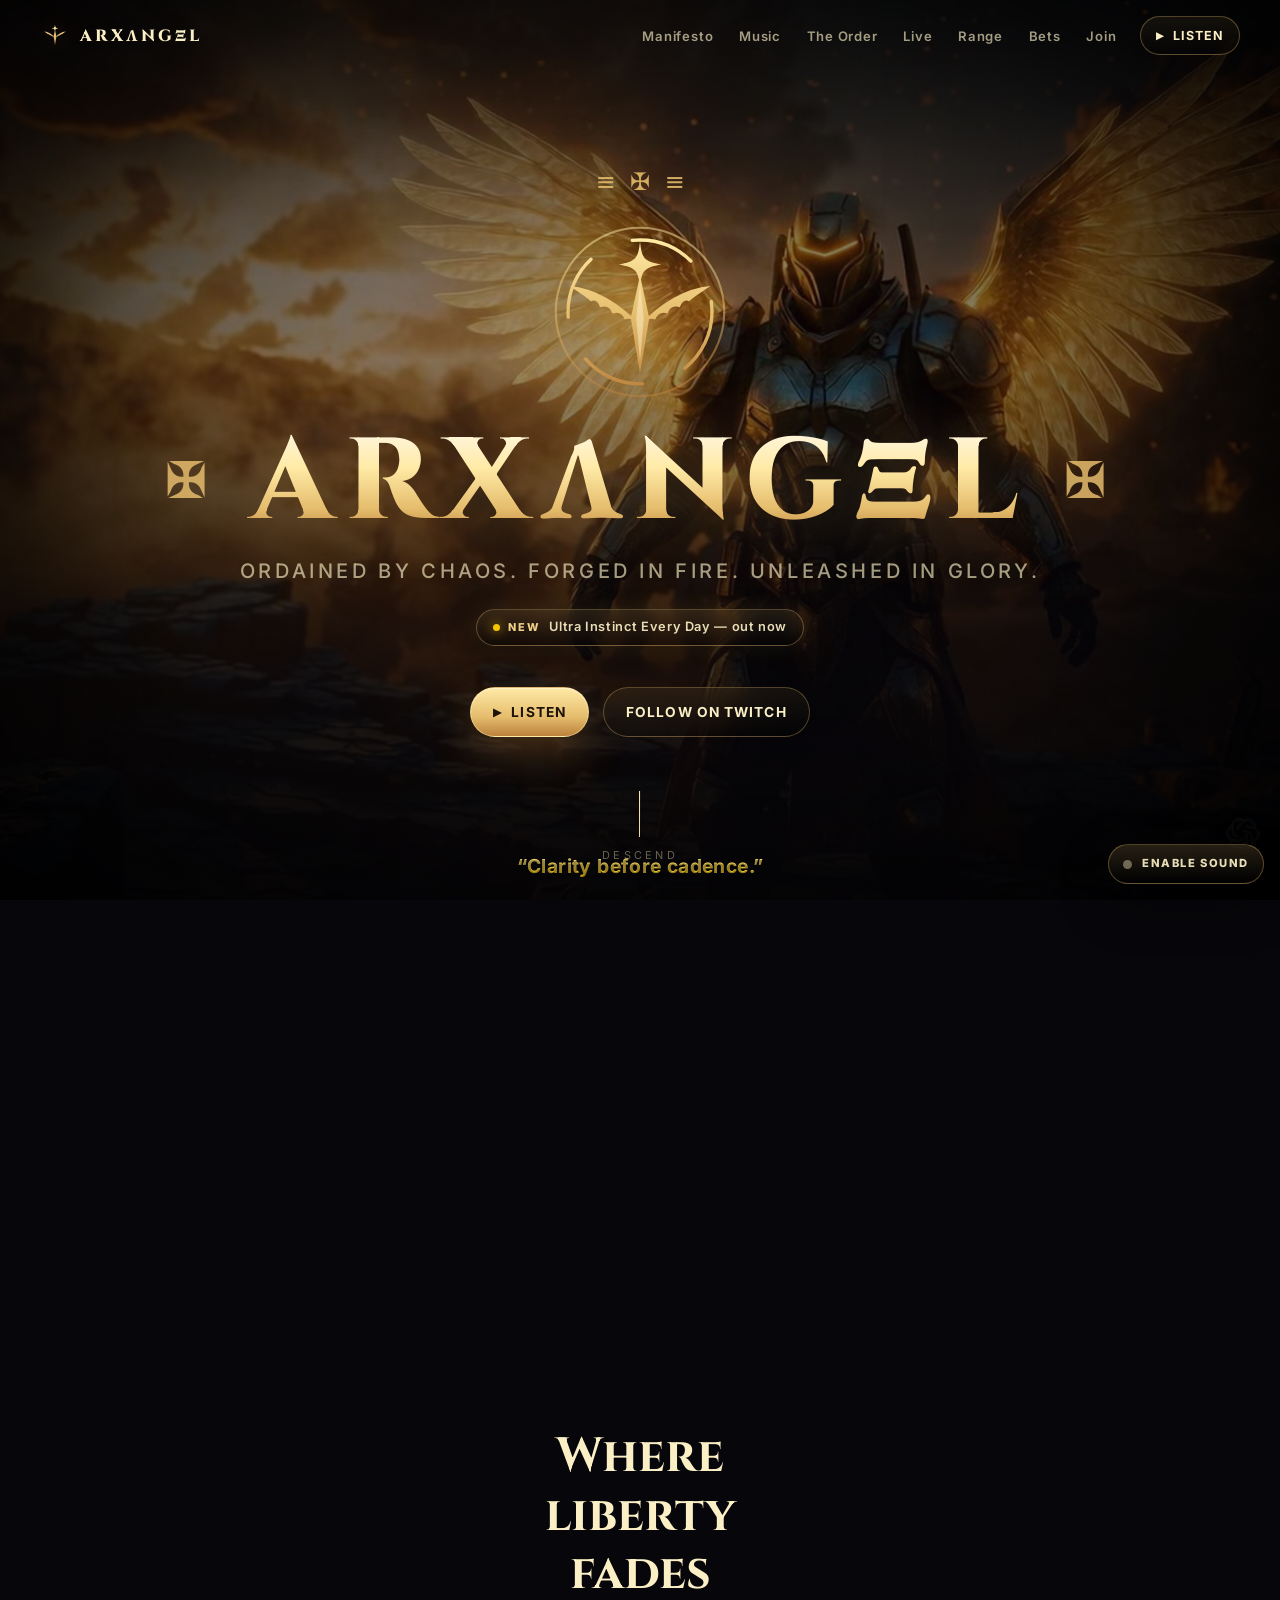
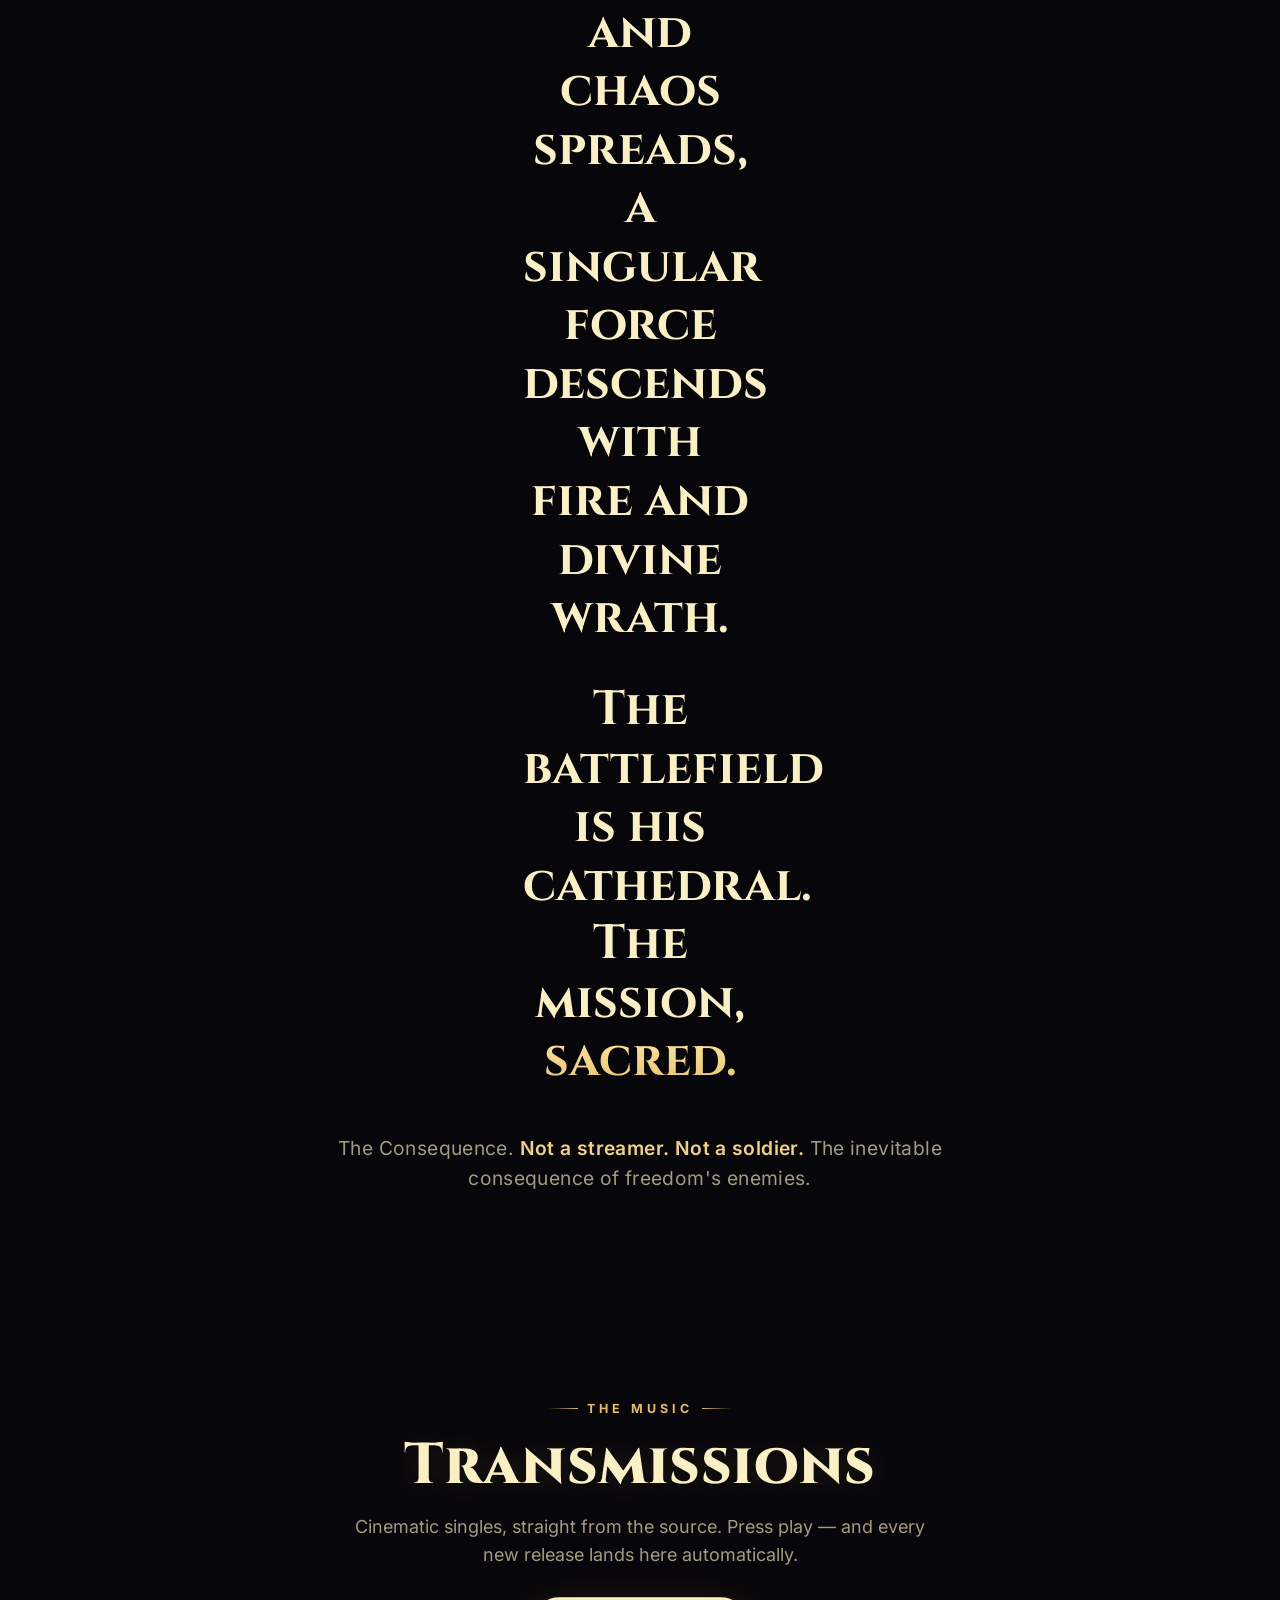
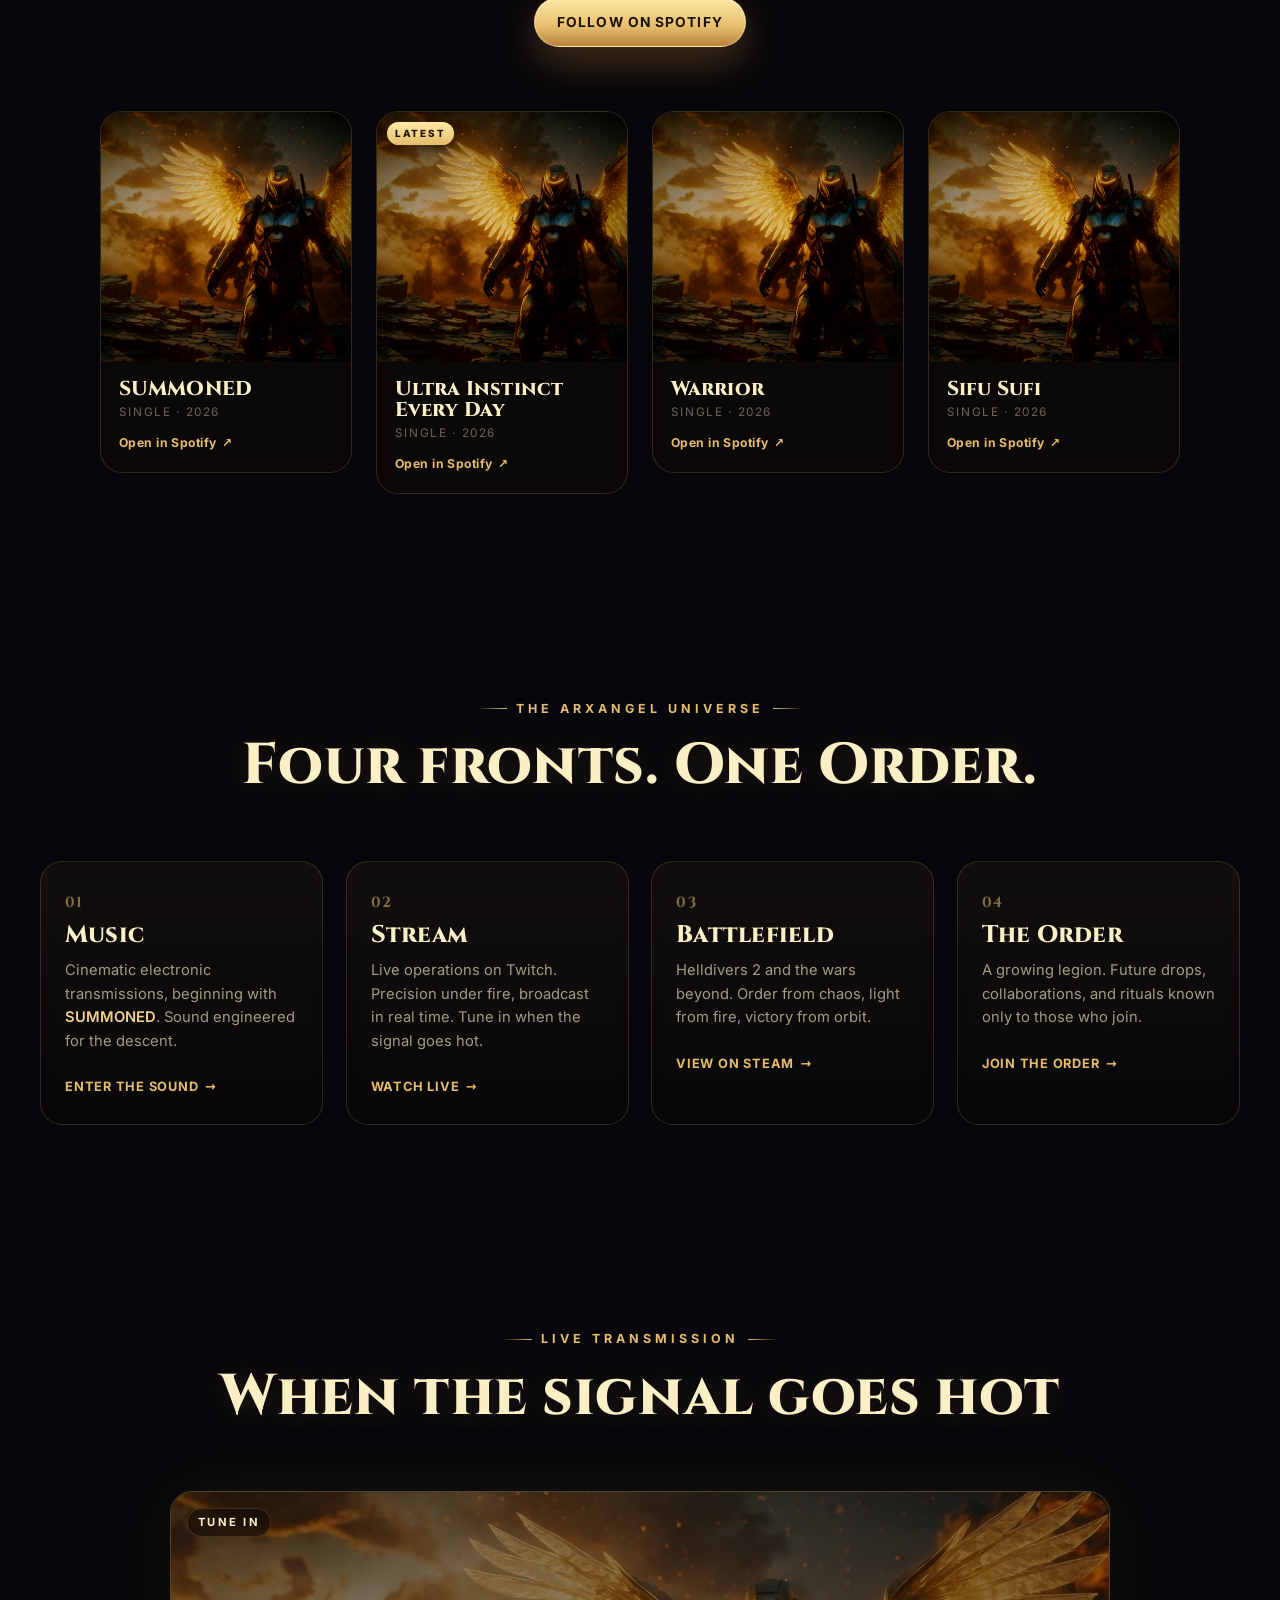
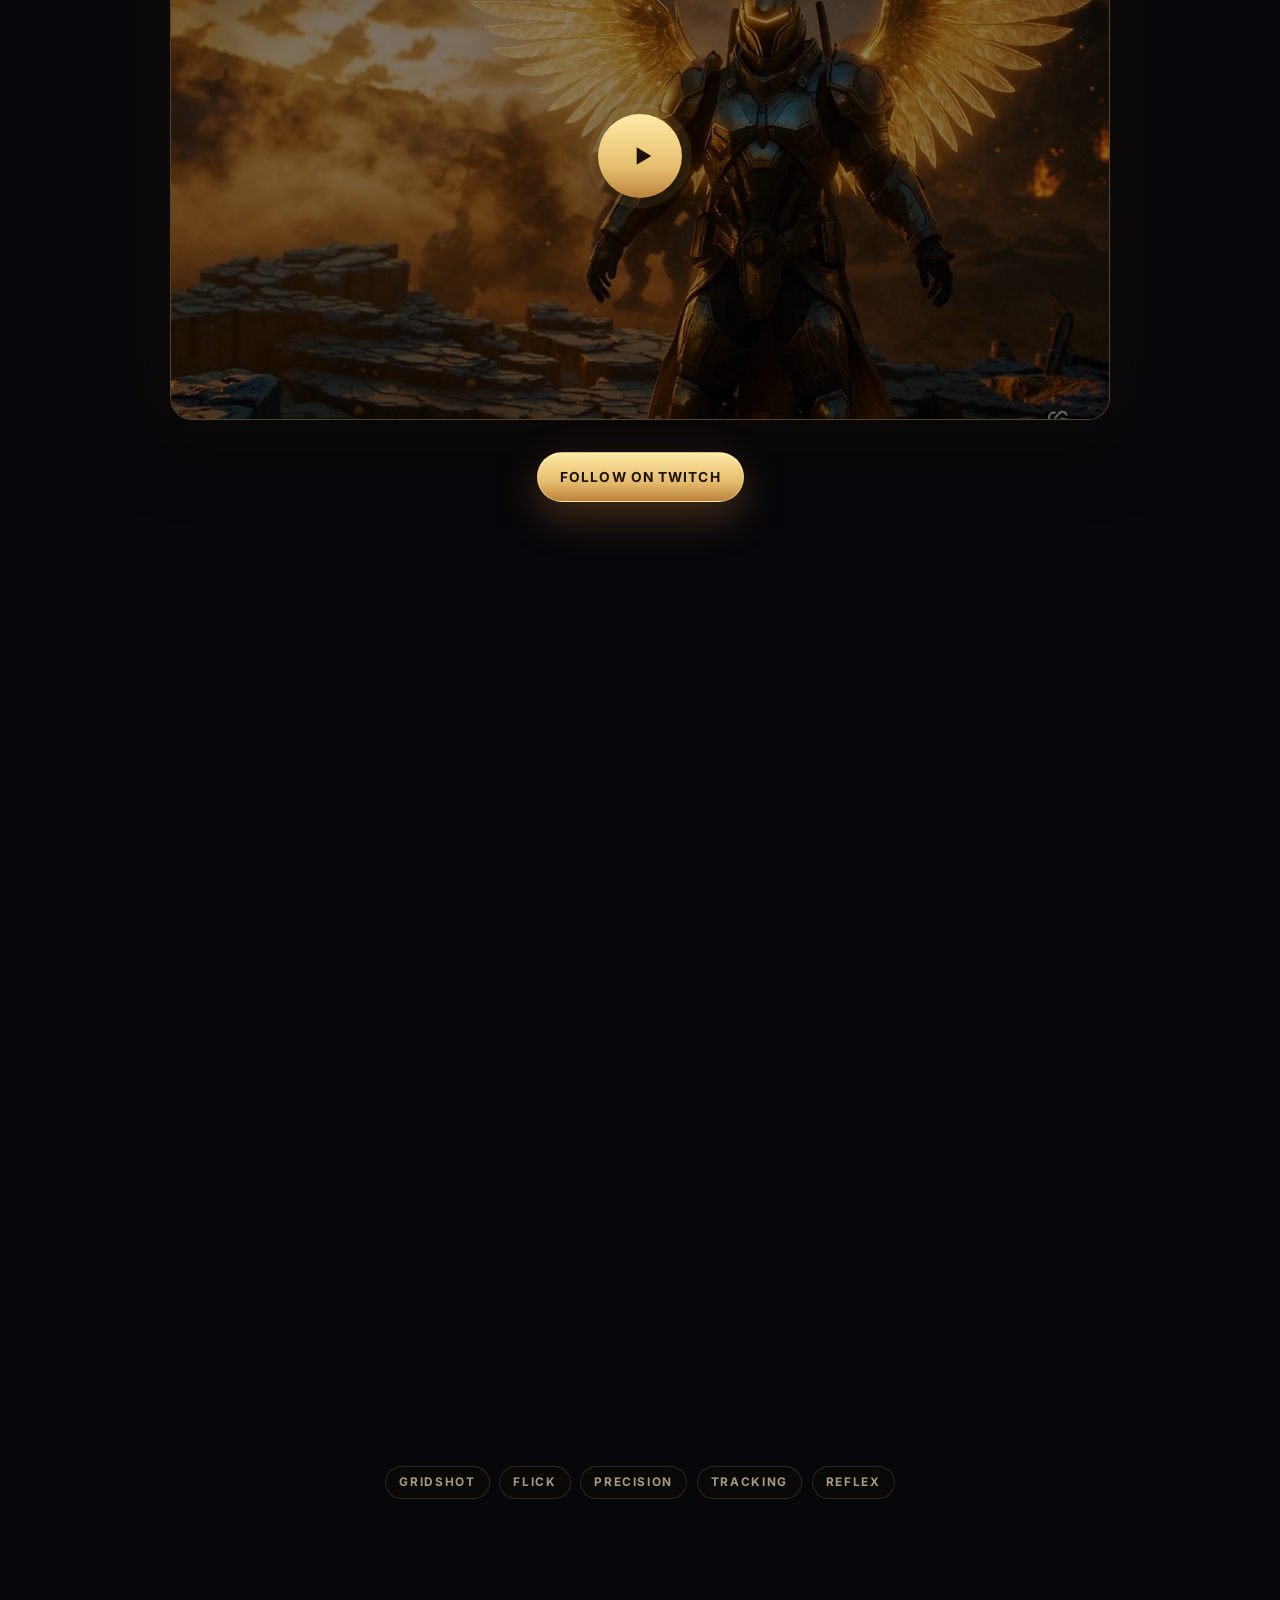
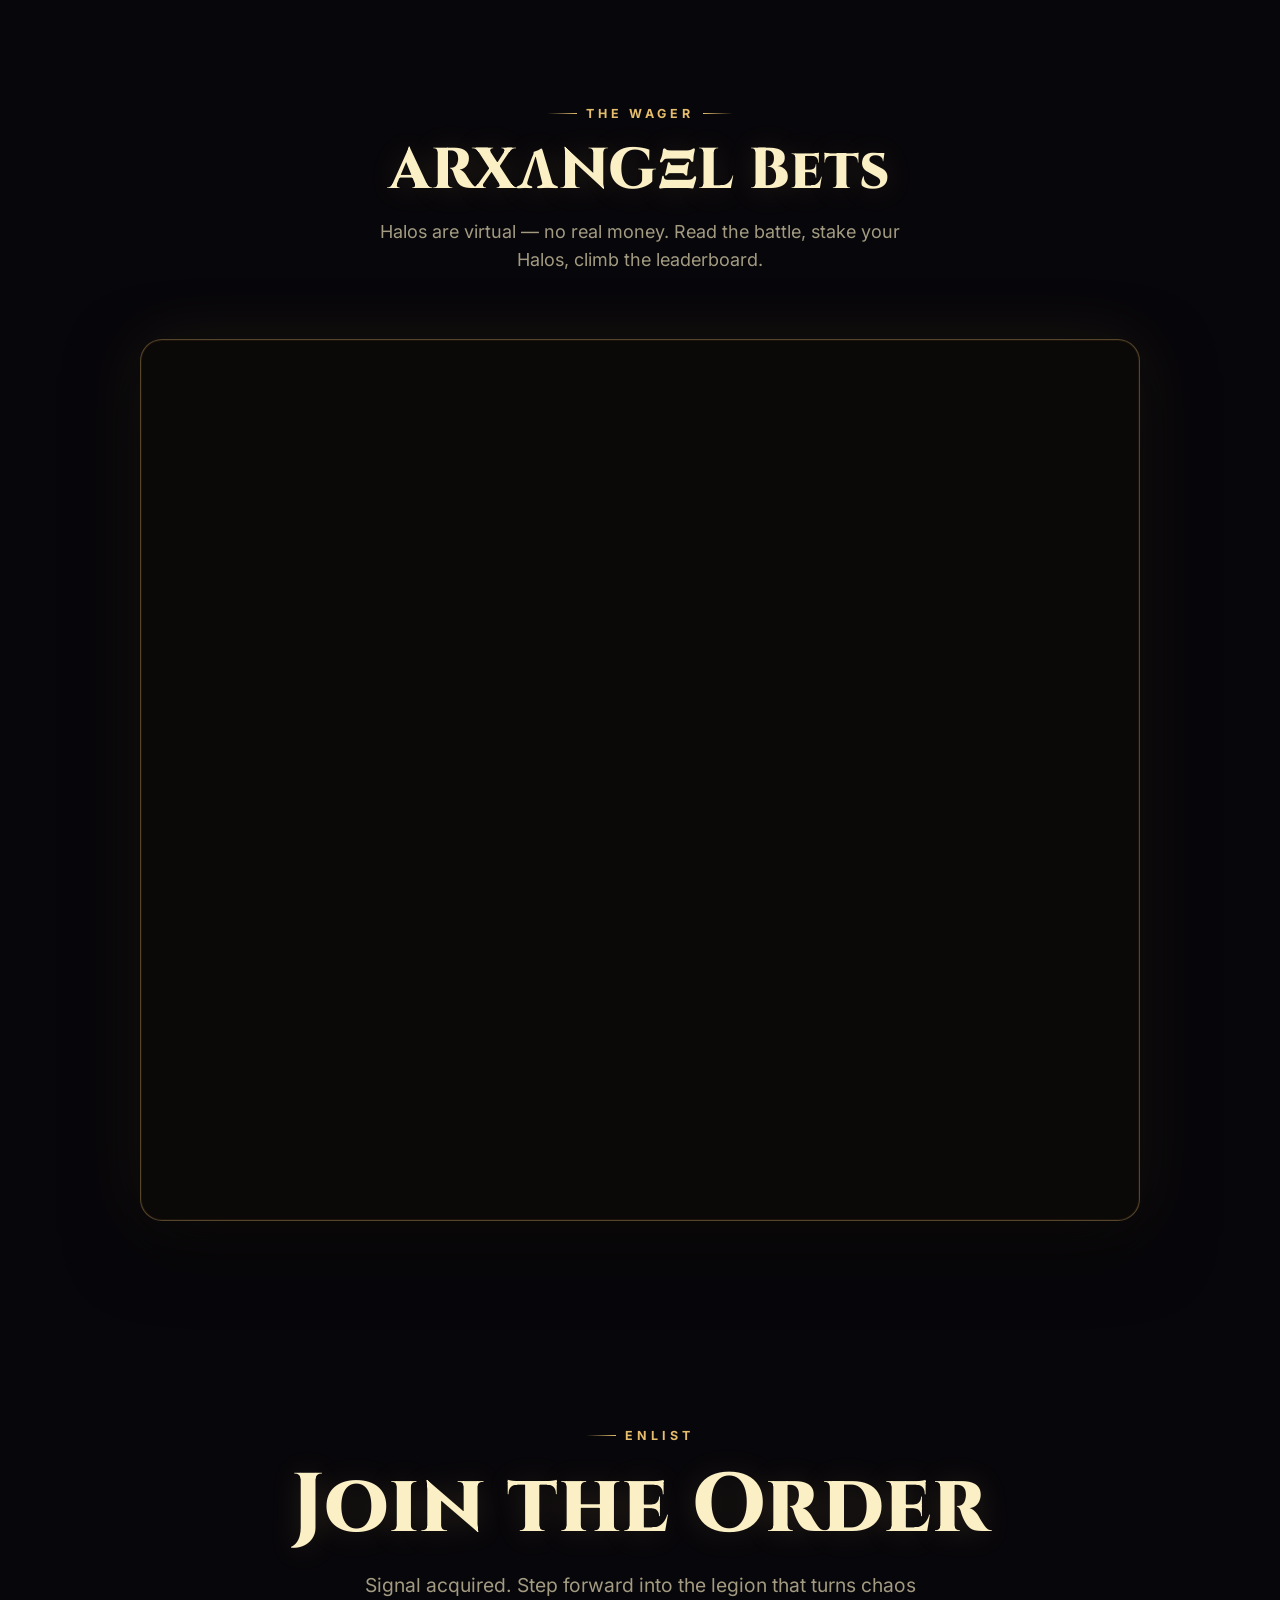
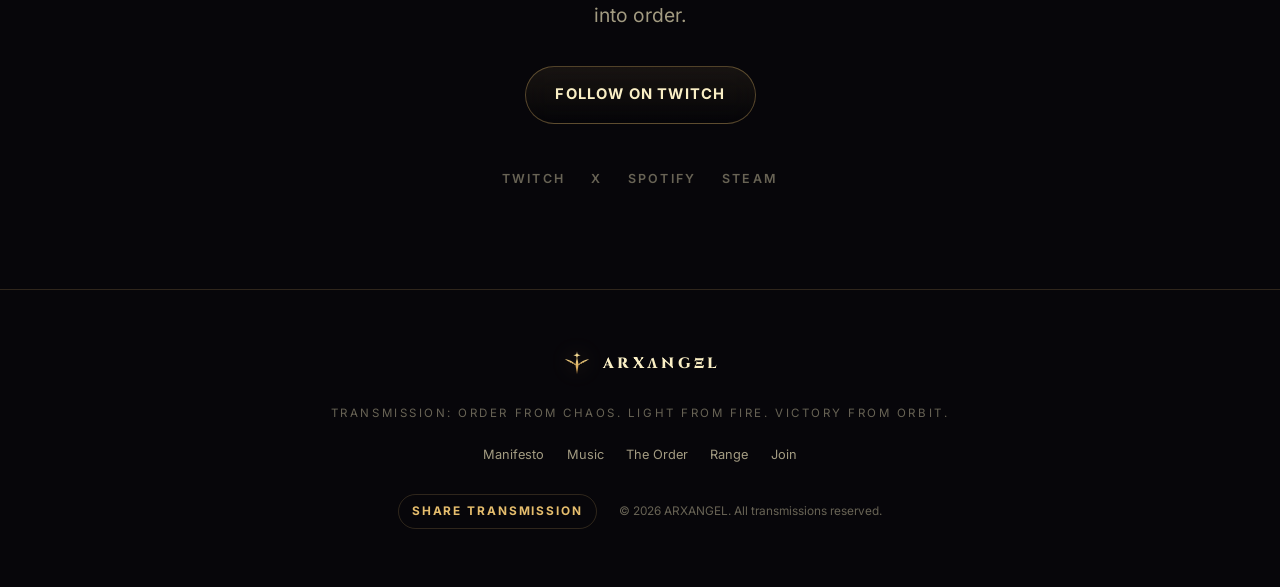
==== site/index.html @ ba3d2633 "Snapshot: site as of last Netlify drag-and-drop era Captures the existing state before migrating off" ====
<!DOCTYPE html>
<html lang="en" class="no-js">
<head>
  <meta charset="UTF-8" />
  <meta name="viewport" content="width=device-width, initial-scale=1, viewport-fit=cover" />

  <!-- ===== Primary SEO =====
       Visible/brand name is the official stylized "ARXΛNGΞL"; the plain-Latin
       "ARXANGEL" is kept in the description + JSON-LD so search queries match. -->
  <title>ARXΛNGΞL — The Consequence</title>
  <meta name="description" content="The official home of ARXANGEL (ARXΛNGΞL). Stream the debut theme “SUMMONED,” enter the live transmissions, and join the Order. Ordained by Chaos. Forged in Fire. Unleashed in Glory." />
  <meta name="author" content="ARXANGEL" />
  <meta name="theme-color" content="#0b0805" />
  <meta name="color-scheme" content="dark" />
  <link rel="canonical" href="https://arxangel.gg/" />

  <!-- ===== Open Graph / Twitter ===== -->
  <meta property="og:type" content="website" />
  <meta property="og:site_name" content="ARXΛNGΞL" />
  <meta property="og:title" content="ARXΛNGΞL — The Consequence" />
  <meta property="og:description" content="Stream the debut theme “SUMMONED,” enter the live transmissions, and join the Order." />
  <meta property="og:url" content="https://arxangel.gg/" />
  <meta property="og:image" content="https://arxangel.gg/assets/img/og-image.jpg" />
  <meta property="og:image:width" content="1200" />
  <meta property="og:image:height" content="630" />
  <meta name="twitter:card" content="summary_large_image" />
  <meta name="twitter:title" content="ARXΛNGΞL — The Consequence" />
  <meta name="twitter:description" content="Stream the debut theme “SUMMONED.” Ordained by Chaos. Forged in Fire." />
  <meta name="twitter:image" content="https://arxangel.gg/assets/img/og-image.jpg" />

  <!-- ===== Icons / Manifest ===== -->
  <link rel="icon" href="favicon.svg" type="image/svg+xml" />
  <link rel="apple-touch-icon" href="assets/icons/apple-touch-icon.png" />
  <link rel="manifest" href="site.webmanifest" />

  <!-- ===== Performance hints ===== -->
  <!-- Audio is streamed from Supabase; warm the connection early. -->
  <link rel="preconnect" href="https://glkkdqmeumaxfjlctxuo.supabase.co" crossorigin />
  <link rel="preload" href="fonts/cinzel.woff2" as="font" type="font/woff2" crossorigin />
  <link rel="preload" href="fonts/inter.woff2" as="font" type="font/woff2" crossorigin />
  <link rel="preload" href="fonts/ebgaramond-greek.woff2" as="font" type="font/woff2" crossorigin />
  <link rel="preload" href="media/poster.jpg" as="image" fetchpriority="high" />

  <!-- ===== Styles ===== -->
  <link rel="stylesheet" href="css/fonts.css?v=2" />
  <link rel="stylesheet" href="css/main.css?v=2" />

  <!-- ===== Structured data (helps search + rich results) ===== -->
  <script type="application/ld+json">
  {
    "@context": "https://schema.org",
    "@type": "MusicGroup",
    "name": "ARXΛNGΞL",
    "alternateName": ["ARXANGEL", "Arxangel"],
    "url": "https://arxangel.gg/",
    "image": "https://arxangel.gg/assets/img/og-image.jpg",
    "genre": ["Electronic", "Cinematic", "Gaming"],
    "description": "The Consequence. Not a streamer. Not a soldier. The inevitable consequence of freedom's enemies.",
    "sameAs": [
      "https://open.spotify.com/artist/0aT62hqUqTkgTmeYfgUy4n",
      "https://twitch.tv/arxangel_gg",
      "https://x.com/arxangel_gg",
      "https://steamcommunity.com/profiles/76561198083345465/"
    ],
    "track": [
      { "@type": "MusicRecording", "name": "SUMMONED", "url": "https://open.spotify.com/track/7peXDPy5HHonqdJm5tztRT", "byArtist": { "@type": "MusicGroup", "name": "ARXΛNGΞL" } },
      { "@type": "MusicRecording", "name": "Ultra Instinct Every Day", "url": "https://open.spotify.com/track/1cXQmStpoadC0ycFPVrIxs", "byArtist": { "@type": "MusicGroup", "name": "ARXΛNGΞL" } },
      { "@type": "MusicRecording", "name": "Warrior", "url": "https://open.spotify.com/track/3sNBmx2rbMXatGJ9bKIBlT", "byArtist": { "@type": "MusicGroup", "name": "ARXΛNGΞL" } },
      { "@type": "MusicRecording", "name": "Sifu Sufi", "url": "https://open.spotify.com/track/4pG5rl5Ki4pntvLAfxZeYb", "byArtist": { "@type": "MusicGroup", "name": "ARXΛNGΞL" } }
    ]
  }
  </script>

  <!-- Flip no-js → js before paint so we never show JS-only states to no-JS users. -->
  <script>document.documentElement.className = document.documentElement.className.replace("no-js", "js");</script>
</head>

<body>
  <a class="skip-link" href="#main">Skip to content</a>

  <!-- Scroll progress (filled/animated by JS; harmless if JS off) -->
  <div class="scroll-progress" aria-hidden="true"><span class="scroll-progress__bar"></span></div>

  <!-- Ambient FX layer (canvas injected by ambient.js) -->
  <div id="ax-fx" class="fx-layer" aria-hidden="true"></div>

  <!-- ======================================================================
       TOP NAVIGATION
       ==================================================================== -->
  <header class="nav" id="nav" data-nav>
    <div class="nav__inner">
      <a class="nav__brand" href="#top" aria-label="ARXANGEL — home">
        <!-- compact mark -->
        <svg class="nav__mark" viewBox="0 0 128 128" width="30" height="30" aria-hidden="true" focusable="false">
          <use href="#ax-emblem-glyph" />
        </svg>
        <span class="nav__word">ARXΛNGΞL</span>
      </a>

      <nav class="nav__links" aria-label="Primary">
        <a href="#manifesto">Manifesto</a>
        <a href="#music">Music</a>
        <a href="#order">The Order</a>
        <a href="#live">Live</a>
        <a href="#range">Range</a>
        <a href="#bets" data-flag-link="bets" hidden>Bets</a>
        <a href="#join">Join</a>
      </nav>

      <div class="nav__actions">
        <a class="btn btn--ghost nav__cta" href="#music">
          <span class="btn__icon" aria-hidden="true">▶</span> Listen
        </a>
        <button class="nav__toggle" type="button" aria-expanded="false" aria-controls="nav-mobile" aria-label="Open menu">
          <span></span><span></span><span></span>
        </button>
      </div>
    </div>

    <!-- Mobile drawer -->
    <div class="nav__mobile" id="nav-mobile" hidden>
      <a href="#manifesto">Manifesto</a>
      <a href="#music">Music</a>
      <a href="#order">The Order</a>
      <a href="#live">Live</a>
      <a href="#range">Range</a>
      <a href="#bets" data-flag-link="bets" hidden>Bets</a>
      <a href="#join">Join</a>
    </div>
  </header>

  <main id="main">

    <!-- ====================================================================
         HERO
         ================================================================== -->
    <section class="hero" id="top">
      <!-- Cinematic background video with graceful poster fallback.
           autoplay+muted+playsinline is required for mobile autoplay; JS pauses
           it off-screen and disables it for reduced-motion / data-saver users. -->
      <div class="hero__bg">
        <video class="hero__video" id="hero-video"
               poster="media/poster.jpg"
               autoplay muted loop playsinline preload="metadata"
               aria-hidden="true" tabindex="-1">
          <source src="media/bg.webm" type="video/webm" />
          <source src="media/bg.mp4" type="video/mp4" />
        </video>
        <div class="hero__scrim" aria-hidden="true"></div>
        <div class="hero__vignette" aria-hidden="true"></div>
      </div>

      <div class="hero__content">
        <p class="sigil" aria-hidden="true">≡&#10016;≡</p>

        <!-- Animated emblem (the large hero variant) -->
        <div class="emblem-wrap" aria-hidden="true">
          <svg class="emblem" viewBox="0 0 128 128" role="presentation" focusable="false">
            <defs>
              <linearGradient id="ax-emblem-grad" x1="64" y1="14" x2="64" y2="114" gradientUnits="userSpaceOnUse">
                <stop offset="0" stop-color="var(--gold-200)" />
                <stop offset="0.5" stop-color="var(--gold-400)" />
                <stop offset="1" stop-color="var(--amber)" />
              </linearGradient>
              <radialGradient id="ax-emblem-bloom" cx="64" cy="60" r="58" gradientUnits="userSpaceOnUse">
                <stop offset="0" stop-color="var(--gold-400)" stop-opacity="0.32" />
                <stop offset="0.6" stop-color="var(--amber)" stop-opacity="0.06" />
                <stop offset="1" stop-color="var(--amber)" stop-opacity="0" />
              </radialGradient>
              <!-- Reusable glyph (no bloom/halo) for nav + footer -->
              <g id="ax-emblem-glyph" fill="url(#ax-emblem-grad)">
                <path d="M62 72 Q86 47 110 45 Q98 53 96 55 Q92 53 90 59 Q84 57 82 63 Q76 61 74 67 Q68 65 66 71 Q63 71 62 72 Z" />
                <path d="M62 72 Q86 47 110 45 Q98 53 96 55 Q92 53 90 59 Q84 57 82 63 Q76 61 74 67 Q68 65 66 71 Q63 71 62 72 Z" transform="matrix(-1 0 0 1 128 0)" />
                <path d="M64 38 L70 66 L64 102 L58 66 Z" />
                <path d="M64 16 C65.2 27 66.5 29 78 31 C66.5 33 65.2 35 64 46 C62.8 35 61.5 33 50 31 C61.5 29 62.8 27 64 16 Z" />
              </g>
            </defs>

            <circle class="emblem__bloom" cx="64" cy="60" r="58" fill="url(#ax-emblem-bloom)" />
            <circle class="emblem__ring" cx="64" cy="62" r="55" fill="none" stroke="url(#ax-emblem-grad)" stroke-width="1.4" opacity="0.5" />
            <circle class="emblem__ring-broken" cx="64" cy="62" r="47" fill="none" stroke="url(#ax-emblem-grad)" stroke-width="2.2" stroke-linecap="round" stroke-dasharray="42 30" />
            <g class="emblem__wings" fill="url(#ax-emblem-grad)">
              <path d="M62 72 Q86 47 110 45 Q98 53 96 55 Q92 53 90 59 Q84 57 82 63 Q76 61 74 67 Q68 65 66 71 Q63 71 62 72 Z" />
              <path d="M62 72 Q86 47 110 45 Q98 53 96 55 Q92 53 90 59 Q84 57 82 63 Q76 61 74 67 Q68 65 66 71 Q63 71 62 72 Z" transform="matrix(-1 0 0 1 128 0)" />
            </g>
            <path class="emblem__spire" d="M64 38 L70 66 L64 102 L58 66 Z" fill="url(#ax-emblem-grad)" />
            <path class="emblem__spire-hi" d="M64 44 L66.5 66 L64 94 L61.5 66 Z" fill="#FFF6DA" opacity="0.45" />
            <path class="emblem__star" d="M64 16 C65.2 27 66.5 29 78 31 C66.5 33 65.2 35 64 46 C62.8 35 61.5 33 50 31 C61.5 29 62.8 27 64 16 Z" fill="url(#ax-emblem-grad)" />
          </svg>
        </div>

        <h1 class="hero__word" aria-label="ARXANGEL">
          <span class="hero__word-flank" aria-hidden="true">&#10016;</span>
          <span aria-hidden="true">ARXΛNGΞL</span>
          <span class="hero__word-flank" aria-hidden="true">&#10016;</span>
        </h1>

        <p class="hero__tagline">Ordained by Chaos. Forged in Fire. Unleashed in Glory.</p>

        <!-- Auto-filled by releases.js with the newest transmission -->
        <p class="hero__announce" data-hero-announce hidden></p>

        <div class="hero__cta">
          <button class="btn btn--gold" type="button" data-scroll-to="#music">
            <span class="btn__icon" aria-hidden="true">▶</span> Listen
          </button>
          <a class="btn btn--ghost" data-link="twitch" href="https://twitch.tv/arxangel_gg" target="_blank" rel="noopener">
            Follow on Twitch
          </a>
        </div>
      </div>

      <a class="hero__scroll" href="#manifesto" aria-label="Scroll to manifesto">
        <span class="hero__scroll-line" aria-hidden="true"></span>
        <span class="hero__scroll-text">Descend</span>
      </a>
    </section>

    <!-- ====================================================================
         MANIFESTO / CREED
         ================================================================== -->
    <section class="section manifesto" id="manifesto">
      <div class="container">
        <p class="eyebrow reveal" data-reveal>The Creed</p>
        <blockquote class="manifesto__quote">
          <p class="reveal" data-reveal>The Arxangel is not born — <em>he is summoned.</em></p>
          <p class="reveal" data-reveal data-reveal-delay="1">Where liberty fades and chaos spreads, a singular force descends with fire and divine wrath.</p>
          <p class="reveal" data-reveal data-reveal-delay="2">The battlefield is his cathedral. The mission, <em>sacred.</em></p>
        </blockquote>
        <p class="manifesto__sign reveal" data-reveal data-reveal-delay="3">
          The Consequence. <span>Not a streamer. Not a soldier.</span> The inevitable consequence of freedom's enemies.
        </p>
      </div>
    </section>

    <!-- ====================================================================
         THE MUSIC — auto-populating playlist (Spotify).
         Cards render from modules/releases.js: the optional Netlify function
         (your whole Spotify catalog, zero-touch) if configured, otherwise
         data/releases.json. Each card loads its Spotify player only on "play".
         ================================================================== -->
    <section class="section music" id="music">
      <div class="container">
        <header class="section__head section__head--center">
          <p class="eyebrow reveal" data-reveal>The Music</p>
          <h2 class="section__title reveal" data-reveal data-reveal-delay="1">Transmissions</h2>
          <p class="section__lede reveal" data-reveal data-reveal-delay="2">Cinematic singles, straight from the source. Press play — and every new release lands here automatically.</p>
          <div class="music__actions reveal" data-reveal data-reveal-delay="3">
            <a class="btn btn--gold" data-link="spotify" href="https://open.spotify.com/artist/0aT62hqUqTkgTmeYfgUy4n" target="_blank" rel="noopener">Follow on Spotify</a>
          </div>
        </header>

        <div class="tracks" data-music-grid></div>
        <p class="music__empty" data-music-empty hidden>
          Tuning the signal — <a href="https://open.spotify.com/artist/0aT62hqUqTkgTmeYfgUy4n" target="_blank" rel="noopener">listen on Spotify</a>.
        </p>
        <noscript>
          <p class="music__empty">Listen to ARXΛNGΞL on <a href="https://open.spotify.com/artist/0aT62hqUqTkgTmeYfgUy4n">Spotify</a>.</p>
        </noscript>
      </div>
    </section>

    <!-- ====================================================================
         THE ORDER — universe pillars
         ================================================================== -->
    <section class="section pillars" id="order">
      <div class="container">
        <header class="section__head section__head--center">
          <p class="eyebrow reveal" data-reveal>The Arxangel Universe</p>
          <h2 class="section__title reveal" data-reveal data-reveal-delay="1">Four fronts. One Order.</h2>
        </header>

        <div class="pillars__grid">
          <article class="pillar reveal" data-reveal>
            <span class="pillar__index">01</span>
            <h3 class="pillar__title">Music</h3>
            <p class="pillar__text">Cinematic electronic transmissions, beginning with <strong>SUMMONED</strong>. Sound engineered for the descent.</p>
            <a class="pillar__link" href="#music">Enter the sound <span aria-hidden="true">→</span></a>
          </article>
          <article class="pillar reveal" data-reveal data-reveal-delay="1">
            <span class="pillar__index">02</span>
            <h3 class="pillar__title">Stream</h3>
            <p class="pillar__text">Live operations on Twitch. Precision under fire, broadcast in real time. Tune in when the signal goes hot.</p>
            <a class="pillar__link" href="#live">Watch live <span aria-hidden="true">→</span></a>
          </article>
          <article class="pillar reveal" data-reveal data-reveal-delay="2">
            <span class="pillar__index">03</span>
            <h3 class="pillar__title">Battlefield</h3>
            <p class="pillar__text">Helldivers 2 and the wars beyond. Order from chaos, light from fire, victory from orbit.</p>
            <a class="pillar__link" data-link="steam" href="https://steamcommunity.com/profiles/76561198083345465/" target="_blank" rel="noopener">View on Steam <span aria-hidden="true">→</span></a>
          </article>
          <article class="pillar reveal" data-reveal data-reveal-delay="3">
            <span class="pillar__index">04</span>
            <h3 class="pillar__title">The Order</h3>
            <p class="pillar__text">A growing legion. Future drops, collaborations, and rituals known only to those who join.</p>
            <a class="pillar__link" href="#join">Join the Order <span aria-hidden="true">→</span></a>
          </article>
        </div>

        <!-- The Vault — future releases render here from /data/releases.json -->
        <div class="vault" id="vault" data-vault hidden>
          <h3 class="vault__title reveal" data-reveal>The Vault</h3>
          <div class="vault__grid" data-vault-grid></div>
        </div>
      </div>
    </section>

    <!-- ====================================================================
         LIVE — Twitch facade (iframe loads only on demand)
         ================================================================== -->
    <section class="section live" id="live" data-live hidden>
      <div class="container">
        <header class="section__head section__head--center">
          <p class="eyebrow reveal" data-reveal>Live Transmission</p>
          <h2 class="section__title reveal" data-reveal data-reveal-delay="1">When the signal goes hot</h2>
        </header>

        <div class="live__frame reveal" data-reveal data-reveal-delay="2">
          <button class="live__facade" type="button" data-live-play aria-label="Load the live stream">
            <img class="live__poster" src="media/poster.jpg" alt="" width="1280" height="720" loading="lazy" decoding="async" />
            <span class="live__play"><svg viewBox="0 0 24 24" width="32" height="32" aria-hidden="true"><path d="M8 5.5v13l11-6.5z"/></svg></span>
            <span class="live__badge">Tune in</span>
          </button>
        </div>

        <div class="live__actions reveal" data-reveal data-reveal-delay="3">
          <a class="btn btn--gold" data-link="twitch" href="https://twitch.tv/arxangel_gg" target="_blank" rel="noopener">Follow on Twitch</a>
        </div>
      </div>
    </section>

    <!-- ====================================================================
         THE RANGE — ARXAIM aim trainer, self-hosted at /range/ (re-themed to
         the brand). The stage is a designed facade; "Enter The Range" opens the
         full game page (which has a ← back link home).
         ================================================================== -->
    <section class="section range" id="range">
      <div class="container">
        <header class="section__head section__head--center">
          <p class="eyebrow reveal" data-reveal>The Firing Range</p>
          <h2 class="section__title reveal" data-reveal data-reveal-delay="1">Train Your Aim</h2>
          <p class="section__lede reveal" data-reveal data-reveal-delay="2">Step into the ARXΛNGΞL range — five precision drills, a global leaderboard, and personal bests. Runs in your browser. Zero installs.</p>
        </header>

        <a class="range__stage reveal" data-reveal data-reveal-delay="2" href="range/" aria-label="Enter The Range aim trainer">
          <span class="range__grid" aria-hidden="true"></span>
          <span class="range__target" style="--x:19%;--y:32%;--delay:0s"></span>
          <span class="range__target" style="--x:73%;--y:26%;--delay:.5s"></span>
          <span class="range__target" style="--x:63%;--y:64%;--delay:1s"></span>
          <span class="range__target range__target--sm" style="--x:33%;--y:68%;--delay:1.5s"></span>
          <svg class="range__xhair" viewBox="0 0 100 100" aria-hidden="true">
            <circle cx="50" cy="50" r="24" fill="none" stroke="currentColor" stroke-width="2"/>
            <circle cx="50" cy="50" r="9" fill="none" stroke="currentColor" stroke-width="1.5"/>
            <line x1="50" y1="4" x2="50" y2="20" stroke="currentColor" stroke-width="1.5"/>
            <line x1="50" y1="80" x2="50" y2="96" stroke="currentColor" stroke-width="1.5"/>
            <line x1="4" y1="50" x2="20" y2="50" stroke="currentColor" stroke-width="1.5"/>
            <line x1="80" y1="50" x2="96" y2="50" stroke="currentColor" stroke-width="1.5"/>
            <circle cx="50" cy="50" r="2" fill="currentColor"/>
          </svg>
          <span class="range__cta"><span class="range__play" aria-hidden="true">▶</span> Enter The Range</span>
        </a>

        <ul class="range__modes reveal" data-reveal data-reveal-delay="3">
          <li>Gridshot</li>
          <li>Flick</li>
          <li>Precision</li>
          <li>Tracking</li>
          <li>Reflex</li>
        </ul>
      </div>
    </section>

    <!-- ====================================================================
         ARXΛNGΞL BETS — virtual "Halos" prediction game (existing micro-app).
         Visibility is flag-controlled (data-flag="bets"): shown by default, but
         toggleable site-wide via the remote flags file (CONFIG.data.flagsUrl) or
         personally with ?bets=on / ?bets=off. The iframe src is injected from
         CONFIG.embeds.betsUrl only when the flag is on, so it never loads hidden.
         ================================================================== -->
    <section class="section bets" id="bets" data-flag="bets" hidden>
      <div class="container">
        <header class="section__head section__head--center">
          <p class="eyebrow reveal" data-reveal>The Wager</p>
          <h2 class="section__title reveal" data-reveal data-reveal-delay="1">ARXΛNGΞL Bets</h2>
          <p class="section__lede reveal" data-reveal data-reveal-delay="2">Halos are virtual — no real money. Read the battle, stake your Halos, climb the leaderboard.</p>
        </header>
        <div class="bets__frame reveal" data-reveal data-reveal-delay="2">
          <iframe class="bets__iframe" title="ARXANGEL Bets" data-embed="betsUrl"
                  loading="lazy" allow="clipboard-write" referrerpolicy="strict-origin-when-cross-origin"></iframe>
        </div>
      </div>
    </section>

    <!-- ====================================================================
         JOIN THE ORDER
         ================================================================== -->
    <section class="section join" id="join">
      <div class="container join__inner">
        <p class="eyebrow reveal" data-reveal>Enlist</p>
        <h2 class="section__title section__title--xl reveal" data-reveal data-reveal-delay="1">Join the Order</h2>
        <p class="join__text reveal" data-reveal data-reveal-delay="2">
          Signal acquired. Step forward into the legion that turns chaos into order.
        </p>

        <div class="join__cta reveal" data-reveal data-reveal-delay="3">
          <a class="btn btn--gold btn--lg" data-link="discord" href="#" target="_blank" rel="noopener" data-hide-if-empty>Join on Discord</a>
          <a class="btn btn--ghost btn--lg" data-link="twitch" href="https://twitch.tv/arxangel_gg" target="_blank" rel="noopener">Follow on Twitch</a>
        </div>

        <ul class="social reveal" data-reveal data-reveal-delay="4" data-social>
          <li><a data-link="twitch" href="https://twitch.tv/arxangel_gg" target="_blank" rel="noopener" aria-label="Twitch">Twitch</a></li>
          <li><a data-link="x" href="https://x.com/arxangel_gg" target="_blank" rel="noopener" aria-label="X">X</a></li>
          <li><a data-link="spotify" href="https://open.spotify.com/artist/0aT62hqUqTkgTmeYfgUy4n" target="_blank" rel="noopener" aria-label="Spotify">Spotify</a></li>
          <li><a data-link="steam" href="https://steamcommunity.com/profiles/76561198083345465/" target="_blank" rel="noopener" aria-label="Steam">Steam</a></li>
          <li><a data-link="youtube" href="#" target="_blank" rel="noopener" aria-label="YouTube" data-hide-if-empty>YouTube</a></li>
          <li><a data-link="instagram" href="#" target="_blank" rel="noopener" aria-label="Instagram" data-hide-if-empty>Instagram</a></li>
          <li><a data-link="tiktok" href="#" target="_blank" rel="noopener" aria-label="TikTok" data-hide-if-empty>TikTok</a></li>
          <li><a data-link="discord" href="#" target="_blank" rel="noopener" aria-label="Discord" data-hide-if-empty>Discord</a></li>
        </ul>
      </div>
    </section>
  </main>

  <!-- ======================================================================
       FOOTER
       ==================================================================== -->
  <footer class="footer">
    <div class="container footer__inner">
      <div class="footer__brand">
        <svg class="footer__mark" viewBox="0 0 128 128" width="34" height="34" aria-hidden="true"><use href="#ax-emblem-glyph" /></svg>
        <span class="footer__word" aria-label="ARXANGEL"><span aria-hidden="true">ARXΛNGΞL</span></span>
      </div>

      <p class="footer__transmission" aria-hidden="true">Transmission: Order from Chaos. Light from Fire. Victory from Orbit.</p>

      <nav class="footer__nav" aria-label="Footer">
        <a href="#manifesto">Manifesto</a>
        <a href="#music">Music</a>
        <a href="#order">The Order</a>
        <a href="#range">Range</a>
        <a href="#join">Join</a>
      </nav>

      <div class="footer__row">
        <button class="footer__share" type="button" data-share>Share transmission</button>
        <small class="footer__copy">© <span data-year>2026</span> ARXANGEL. All transmissions reserved.</small>
      </div>
    </div>
  </footer>

  <!-- App entry (ES module → deferred, non-blocking). config.js is imported inside. -->
  <script type="module" src="js/main.js?v=2"></script>

  <!-- No-JS users still get the full content; this only hides JS-only affordances. -->
  <noscript>
    <style>.scroll-progress,.nav__toggle,.hero__scroll,[data-player],[data-live]{display:none!important}</style>
  </noscript>

  <!-- Failsafe: if the module pipeline ever fails to load (network/parse error),
       reveal all content after a short delay so nothing is left hidden by the
       reveal styles. A normal load disables this via the .reveal-active marker. -->
  <script>
    setTimeout(function () {
      if (document.documentElement.classList.contains("reveal-active")) return;
      var els = document.querySelectorAll("[data-reveal]");
      for (var i = 0; i < els.length; i++) els[i].classList.add("is-visible");
    }, 2600);
  </script>
</body>
</html>
---- site/css/fonts.css ----
/* ============================================================================
   ARXANGEL — Self-hosted fonts (variable woff2, latin subset)
   ----------------------------------------------------------------------------
   Both families are VARIABLE fonts: a single file covers the full weight axis,
   so we declare one @font-face per family with a weight RANGE. This means zero
   third-party requests (no Google Fonts), no layout shift, and you can use any
   weight between the declared bounds in CSS.
   ========================================================================== */

/* Cinzel — ceremonial display serif (headings, wordmark). Axis: 400–900 */
@font-face {
  font-family: "Cinzel";
  font-style: normal;
  font-weight: 400 900;
  font-display: swap;
  src: url("../fonts/cinzel.woff2") format("woff2");
}

/* Inter — UI / body sans. Axis: 100–900 */
@font-face {
  font-family: "Inter";
  font-style: normal;
  font-weight: 100 900;
  font-display: swap;
  src: url("../fonts/inter.woff2") format("woff2");
}

/* EB Garamond (GREEK subset only) — Cinzel has NO Greek glyphs, so the brand's
   official Λ (lambda) and Ξ (xi) in "ARXΛNGΞL" would fall back to an ugly system
   serif. This @font-face is restricted by unicode-range to Greek only, so it is
   used *exclusively* for Λ/Ξ while Cinzel still renders every Latin letter. It is
   listed right after Cinzel in --font-display. Variable (matches Cinzel's weight). */
@font-face {
  font-family: "EB Garamond";
  font-style: normal;
  font-weight: 500 800;
  font-display: swap;
  src: url("../fonts/ebgaramond-greek.woff2") format("woff2");
  unicode-range: U+0370-0377, U+037A-037F, U+0384-038A, U+038C, U+038E-03A1, U+03A3-03FF;
}
---- site/css/main.css ----
/* ============================================================================
   ARXANGEL — main.css
   ----------------------------------------------------------------------------
   Table of contents
     01. Design tokens
     02. Reset & base
     03. Typography & layout primitives
     04. Buttons & chips
     05. Background & FX layers
     06. Navigation
     07. Hero
     08. Emblem (animated)
     09. Manifesto
     10. SUMMONED release + audio player
     11. Pillars + Vault
     12. Live (Twitch facade)
     13. Join + social
     14. Footer
     15. Floating UI (crosshair, quote line, sound pill, scroll progress)
     16. Intro overlay
     17. Reveal animations
     18. Embed mode
     19. Responsive
     20. Reduced motion / accessibility
   ========================================================================== */

/* ===== 01. DESIGN TOKENS ================================================== */
:root {
  /* Brand golds */
  --gold-200: #ffeaa6;
  --gold-300: #f1d18a;
  --gold-400: #e5bd6d;   /* primary */
  --gold-500: #f5c400;   /* vivid accent */
  --amber:    #bc823d;
  --bronze:   #945019;
  --ivory:    #faefc5;
  --cyan:     #3ac0ff;   /* transmission accent, used sparingly */

  /* Warm near-black surfaces */
  --ink-900: #07060a;
  --ink-850: #0b0805;
  --ink-800: #120c07;
  --ink-700: #1a1109;

  /* Text */
  --text:       rgba(250, 239, 197, 0.92);
  --text-dim:   rgba(250, 239, 197, 0.64);
  --text-faint: rgba(250, 239, 197, 0.40);

  /* Lines, glass */
  --line:        rgba(229, 189, 109, 0.18);
  --line-strong: rgba(229, 189, 109, 0.34);
  --glass:        rgba(18, 12, 7, 0.46);
  --glass-strong: rgba(10, 8, 5, 0.66);
  --blur: 14px;

  /* Type — EB Garamond sits after Cinzel ONLY to supply Greek Λ/Ξ glyphs
     (it's unicode-range-restricted to Greek; Cinzel renders all Latin). */
  --font-display: "Cinzel", "EB Garamond", ui-serif, Georgia, "Times New Roman", serif;
  --font-body: "Inter", ui-sans-serif, system-ui, -apple-system, "Segoe UI", Roboto, Helvetica, Arial, sans-serif;

  /* Radii */
  --r-sm: 10px;
  --r: 16px;
  --r-lg: 22px;
  --r-xl: 28px;
  --r-pill: 999px;

  /* Shadows & glows */
  --shadow-soft: 0 18px 50px rgba(0, 0, 0, 0.45);
  --shadow-card: 0 24px 70px rgba(0, 0, 0, 0.55), 0 0 0 1px rgba(188, 130, 61, 0.10) inset;
  --glow-gold: 0 0 28px rgba(229, 189, 109, 0.28);

  /* Motion */
  --ease: cubic-bezier(0.22, 0.61, 0.36, 1);
  --ease-out: cubic-bezier(0.16, 1, 0.3, 1);

  /* Layout */
  --container: 1200px;
  --content: 1040px;
  --nav-h: 72px;
}

/* ===== 02. RESET & BASE =================================================== */
*, *::before, *::after { box-sizing: border-box; }
* { margin: 0; }

html {
  -webkit-text-size-adjust: 100%;
  scroll-behavior: smooth;
  scrollbar-color: var(--amber) transparent;
}

body {
  font-family: var(--font-body);
  font-size: clamp(15px, 1.05vw, 17px);
  line-height: 1.6;
  color: var(--text);
  background-color: var(--ink-900);
  -webkit-font-smoothing: antialiased;
  text-rendering: optimizeLegibility;
  overflow-x: hidden;
  min-height: 100svh;
}

img, svg, video { display: block; max-width: 100%; }
img, video { height: auto; }
a { color: inherit; text-decoration: none; }
button { font: inherit; color: inherit; background: none; border: 0; cursor: pointer; }
ul { list-style: none; padding: 0; }
:focus-visible { outline: 2px solid var(--gold-400); outline-offset: 3px; border-radius: 4px; }
[hidden] { display: none !important; }
::selection { background: rgba(229, 189, 109, 0.28); color: var(--ivory); }

.skip-link {
  position: fixed; top: -100px; left: 16px; z-index: 100000;
  padding: 10px 16px; border-radius: var(--r-sm);
  background: var(--gold-400); color: #1a1109; font-weight: 700;
  transition: top 0.2s var(--ease);
}
.skip-link:focus { top: 16px; }

/* ===== 03. TYPOGRAPHY & LAYOUT PRIMITIVES ================================ */
h1, h2, h3 { font-family: var(--font-display); font-weight: 800; line-height: 1.05; letter-spacing: 0.01em; }

.container { width: min(100% - 2.4rem, var(--container)); margin-inline: auto; }

.section { position: relative; padding: clamp(72px, 11vh, 150px) 0; }
/* Keep anchored sections clear of the fixed nav (native scroll + keyboard focus). */
section[id], main [id] { scroll-margin-top: calc(var(--nav-h) + 14px); }
.section__head { max-width: var(--content); margin-inline: auto; margin-bottom: clamp(36px, 6vw, 64px); }
.section__head--center { text-align: center; }

.eyebrow {
  font-size: 0.78rem; font-weight: 700;
  letter-spacing: 0.32em; text-transform: uppercase;
  color: var(--gold-400);
  display: inline-flex; align-items: center; gap: 0.7em;
  margin-bottom: 1.1rem;
}
.eyebrow::before {
  content: ""; width: 30px; height: 1px;
  background: linear-gradient(90deg, transparent, var(--gold-400));
}
.section__head--center .eyebrow::after {
  content: ""; width: 30px; height: 1px;
  background: linear-gradient(90deg, var(--gold-400), transparent);
}

.section__title {
  font-size: clamp(2rem, 5.5vw, 3.6rem);
  color: var(--ivory);
  text-shadow: 0 2px 30px rgba(229, 189, 109, 0.16);
}
.section__title--xl { font-size: clamp(2.6rem, 8vw, 5.2rem); }
.section__lede {
  margin-top: 1rem; max-width: 52ch; color: var(--text-dim);
  font-size: clamp(1rem, 1.4vw, 1.18rem);
}
.section__head--center .section__lede { margin-inline: auto; }

/* ===== 04. BUTTONS & CHIPS =============================================== */
.btn {
  --btn-bg: var(--glass);
  display: inline-flex; align-items: center; justify-content: center; gap: 0.6em;
  padding: 0.95em 1.6em; border-radius: var(--r-pill);
  font-weight: 700; font-size: 0.86rem; letter-spacing: 0.08em; text-transform: uppercase;
  color: var(--ivory); background: var(--btn-bg);
  border: 1px solid var(--line-strong);
  transition: transform 0.25s var(--ease), box-shadow 0.25s var(--ease),
              background 0.25s var(--ease), border-color 0.25s var(--ease), filter 0.2s var(--ease);
  will-change: transform;
}
.btn:hover { transform: translateY(-2px); }
.btn:active { transform: translateY(0) scale(0.99); }
.btn__icon { font-size: 0.85em; line-height: 1; transform: translateY(0.5px); }

.btn--gold {
  position: relative; overflow: hidden;
  color: #1c1206;
  background: linear-gradient(180deg, var(--gold-200), var(--gold-400) 60%, var(--amber));
  border-color: rgba(255, 234, 166, 0.5);
  box-shadow: 0 14px 40px rgba(188, 130, 61, 0.35), inset 0 1px 0 rgba(255, 255, 255, 0.4);
}
.btn--gold:hover { box-shadow: 0 18px 52px rgba(229, 189, 109, 0.45), inset 0 1px 0 rgba(255, 255, 255, 0.5); filter: brightness(1.04); }
/* light sheen that sweeps across on hover */
.btn--gold::after {
  content: ""; position: absolute; inset: 0; pointer-events: none;
  background: linear-gradient(110deg, transparent 32%, rgba(255, 255, 255, 0.38) 50%, transparent 68%);
  transform: translateX(-130%);
}
.btn--gold:hover::after { transform: translateX(130%); transition: transform 0.65s var(--ease); }

.btn--ghost {
  background: linear-gradient(180deg, rgba(229, 189, 109, 0.08), rgba(0, 0, 0, 0.18));
  -webkit-backdrop-filter: blur(var(--blur)); backdrop-filter: blur(var(--blur));
}
.btn--ghost:hover { border-color: var(--gold-400); background: linear-gradient(180deg, rgba(229, 189, 109, 0.16), rgba(0, 0, 0, 0.2)); box-shadow: var(--glow-gold); }

.btn--lg { padding: 1.1em 2em; font-size: 0.92rem; }

.chip {
  display: inline-flex; align-items: center; gap: 0.5em;
  padding: 0.6em 1.1em; border-radius: var(--r-pill);
  font-size: 0.8rem; font-weight: 600; letter-spacing: 0.04em;
  color: var(--text); border: 1px solid var(--line);
  background: var(--glass);
  -webkit-backdrop-filter: blur(10px); backdrop-filter: blur(10px);
  transition: transform 0.2s var(--ease), border-color 0.2s var(--ease), color 0.2s var(--ease), background 0.2s var(--ease);
}
.chip:hover { transform: translateY(-2px); border-color: var(--gold-400); color: var(--gold-200); background: rgba(229, 189, 109, 0.12); }

/* ===== 05. BACKGROUND & FX LAYERS ======================================== */
/* Fixed atmospheric base behind everything (warm vignette + gold blooms). */
body::before {
  content: ""; position: fixed; inset: 0; z-index: -2; pointer-events: none;
  background:
    radial-gradient(1100px 700px at 50% -10%, rgba(229, 189, 109, 0.10), transparent 60%),
    radial-gradient(900px 900px at 85% 20%, rgba(188, 130, 61, 0.08), transparent 60%),
    radial-gradient(1200px 1000px at 10% 90%, rgba(148, 80, 25, 0.10), transparent 65%),
    linear-gradient(180deg, var(--ink-850), var(--ink-900) 40%, #050407 100%);
}
/* Faint film grain to kill banding and add texture. */
body::after {
  content: ""; position: fixed; inset: 0; z-index: -1; pointer-events: none; opacity: 0.035;
  background-image: url("data:image/svg+xml,%3Csvg xmlns='http://www.w3.org/2000/svg' width='120' height='120'%3E%3Cfilter id='n'%3E%3CfeTurbulence type='fractalNoise' baseFrequency='0.9' numOctaves='2'/%3E%3C/filter%3E%3Crect width='100%25' height='100%25' filter='url(%23n)'/%3E%3C/svg%3E");
}

.fx-layer { position: fixed; inset: 0; z-index: 1; pointer-events: none; contain: strict; }
.fx-layer canvas { position: absolute; inset: 0; width: 100%; height: 100%; }

/* Keep content above the FX layer. */
.nav, main, .footer { position: relative; z-index: 2; }

/* ===== 06. NAVIGATION ==================================================== */
.nav { position: fixed; inset: 0 0 auto 0; z-index: 50; transition: background 0.3s var(--ease), box-shadow 0.3s var(--ease), backdrop-filter 0.3s var(--ease); }
.nav__inner {
  width: min(100% - 2.4rem, var(--container)); margin-inline: auto;
  height: var(--nav-h); display: flex; align-items: center; gap: 1.5rem;
}
.nav.is-scrolled {
  background: linear-gradient(180deg, rgba(8, 6, 4, 0.82), rgba(8, 6, 4, 0.5));
  -webkit-backdrop-filter: blur(16px) saturate(1.2); backdrop-filter: blur(16px) saturate(1.2);
  box-shadow: 0 1px 0 var(--line), 0 12px 40px rgba(0, 0, 0, 0.4);
}
.nav__brand { display: inline-flex; align-items: center; gap: 0.6rem; margin-right: auto; }
.nav__mark { filter: drop-shadow(0 0 10px rgba(229, 189, 109, 0.35)); }
.nav__word { font-family: var(--font-display); font-weight: 800; letter-spacing: 0.2em; font-size: 1.02rem; color: var(--ivory); }

.nav__links { display: flex; gap: 1.6rem; }
.nav__links a {
  font-size: 0.82rem; font-weight: 600; letter-spacing: 0.06em; color: var(--text-dim);
  position: relative; padding: 0.3em 0; transition: color 0.2s var(--ease);
}
.nav__links a::after {
  content: ""; position: absolute; left: 0; bottom: -2px; width: 100%; height: 1px;
  background: var(--gold-400); transform: scaleX(0); transform-origin: left; transition: transform 0.3s var(--ease);
}
.nav__links a:hover, .nav__links a.is-active { color: var(--ivory); }
.nav__links a:hover::after, .nav__links a.is-active::after { transform: scaleX(1); }

.nav__actions { display: flex; align-items: center; gap: 0.8rem; }
.nav__cta { padding: 0.7em 1.2em; font-size: 0.78rem; }

.nav__toggle { display: none; width: 42px; height: 42px; border-radius: var(--r-sm); border: 1px solid var(--line); flex-direction: column; gap: 5px; align-items: center; justify-content: center; }
.nav__toggle span { width: 18px; height: 2px; background: var(--ivory); border-radius: 2px; transition: transform 0.3s var(--ease), opacity 0.2s var(--ease); }
.nav__toggle[aria-expanded="true"] span:nth-child(1) { transform: translateY(7px) rotate(45deg); }
.nav__toggle[aria-expanded="true"] span:nth-child(2) { opacity: 0; }
.nav__toggle[aria-expanded="true"] span:nth-child(3) { transform: translateY(-7px) rotate(-45deg); }

.nav__mobile {
  display: grid; gap: 0.2rem; padding: 0.6rem 1.2rem 1.2rem;
  background: linear-gradient(180deg, rgba(8, 6, 4, 0.95), rgba(8, 6, 4, 0.85));
  -webkit-backdrop-filter: blur(16px); backdrop-filter: blur(16px);
  border-top: 1px solid var(--line);
}
.nav__mobile a { padding: 0.9rem 0.4rem; font-family: var(--font-display); font-weight: 700; letter-spacing: 0.1em; color: var(--text); border-bottom: 1px solid var(--line); }
.nav__mobile a:last-child { border-bottom: 0; }

/* ===== 07. HERO ========================================================== */
.hero { position: relative; min-height: 100svh; display: grid; place-items: center; text-align: center; padding: calc(var(--nav-h) + 4vh) 1.2rem 12vh; overflow: hidden; }
.hero__bg { position: absolute; inset: 0; z-index: 0; }
.hero__video { width: 100%; height: 100%; object-fit: cover; filter: saturate(1.05) contrast(1.02); }
.hero__scrim {
  position: absolute; inset: 0;
  background:
    radial-gradient(1200px 700px at 50% 30%, rgba(0, 0, 0, 0.1), rgba(7, 6, 10, 0.55) 70%),
    linear-gradient(180deg, rgba(7, 6, 10, 0.55) 0%, rgba(7, 6, 10, 0.25) 40%, rgba(7, 6, 10, 0.85) 100%);
}
.hero__vignette { position: absolute; inset: 0; box-shadow: inset 0 0 240px 60px rgba(0, 0, 0, 0.7); background: radial-gradient(1000px 800px at 50% 45%, transparent 55%, rgba(0, 0, 0, 0.5)); }

.hero__content { position: relative; z-index: 1; display: grid; justify-items: center; gap: clamp(0.6rem, 1.5vw, 1rem); max-width: 980px; }
.sigil { font-size: clamp(1rem, 2.4vw, 1.5rem); letter-spacing: 0.6em; color: var(--gold-400); text-indent: 0.6em; opacity: 0.9; }

.hero__word {
  font-size: clamp(2.35rem, 10vw, 7.2rem); letter-spacing: 0.1em; line-height: 0.95; max-width: 100%;
  display: inline-flex; align-items: center; justify-content: center; flex-wrap: nowrap; gap: 0.3em;
  background: linear-gradient(180deg, #fff7e2 0%, var(--gold-200) 35%, var(--gold-400) 72%, var(--amber) 100%);
  -webkit-background-clip: text; background-clip: text; color: transparent;
  filter: drop-shadow(0 4px 30px rgba(229, 189, 109, 0.3));
  animation: word-breathe 6s ease-in-out infinite;   /* slow divine glow */
}
@keyframes word-breathe {
  0%, 100% { filter: drop-shadow(0 4px 30px rgba(229, 189, 109, 0.3)); }
  50%      { filter: drop-shadow(0 4px 46px rgba(245, 196, 0, 0.5)); }
}
.hero__word-flank { font-size: 0.42em; -webkit-text-fill-color: var(--gold-400); color: var(--gold-400); opacity: 0.85; }

.hero__tagline { font-size: clamp(0.95rem, 1.8vw, 1.25rem); letter-spacing: 0.18em; text-transform: uppercase; color: var(--text-dim); font-weight: 500; }

/* "New transmission" pill — auto-filled by releases.js with the latest single */
.hero__announce { margin-top: 0.4rem; }
.announce {
  display: inline-flex; align-items: center; gap: 0.6em;
  padding: 0.55em 1.2em; border-radius: var(--r-pill);
  font-size: 0.8rem; font-weight: 600; letter-spacing: 0.05em; color: var(--text);
  border: 1px solid var(--line-strong);
  background: linear-gradient(180deg, rgba(229, 189, 109, 0.12), rgba(0, 0, 0, 0.35));
  -webkit-backdrop-filter: blur(10px); backdrop-filter: blur(10px);
  box-shadow: 0 10px 30px rgba(0, 0, 0, 0.35), 0 0 22px rgba(229, 189, 109, 0.12);
  transition: transform 0.25s var(--ease), border-color 0.25s var(--ease), box-shadow 0.25s var(--ease);
  animation: announce-in 0.8s var(--ease-out) both;
}
.announce:hover { transform: translateY(-2px); border-color: var(--gold-400); box-shadow: 0 12px 36px rgba(0, 0, 0, 0.4), var(--glow-gold); }
.announce__dot { width: 7px; height: 7px; border-radius: 50%; background: var(--gold-500); box-shadow: 0 0 12px rgba(245, 196, 0, 0.8); animation: pill-pulse 1.8s ease-in-out infinite; }
.announce__tag { font-size: 0.68rem; font-weight: 800; letter-spacing: 0.22em; text-transform: uppercase; color: var(--gold-300); }
@keyframes announce-in { from { opacity: 0; transform: translateY(10px); } }

.hero__cta { display: flex; flex-wrap: wrap; gap: 0.9rem; justify-content: center; margin-top: clamp(1rem, 2vw, 1.6rem); }

.hero__scroll { position: absolute; bottom: clamp(1.4rem, 4vh, 2.6rem); left: 50%; transform: translateX(-50%); z-index: 1; display: grid; justify-items: center; gap: 0.6rem; color: var(--text-faint); }
.hero__scroll-line { width: 1px; height: 46px; background: linear-gradient(180deg, var(--gold-400), transparent); position: relative; overflow: hidden; }
.hero__scroll-line::after { content: ""; position: absolute; inset: 0; background: var(--gold-200); animation: scroll-pulse 2.2s var(--ease) infinite; }
.hero__scroll-text { font-size: 0.68rem; letter-spacing: 0.3em; text-transform: uppercase; }
@keyframes scroll-pulse { 0% { transform: translateY(-100%); } 60%, 100% { transform: translateY(100%); } }

/* ===== 08. EMBLEM (animated) ============================================= */
.emblem-wrap { width: clamp(116px, 17vw, 196px); aspect-ratio: 1; filter: drop-shadow(0 10px 40px rgba(229, 189, 109, 0.28)); }
.emblem { width: 100%; height: 100%; overflow: visible; }
.emblem__bloom { animation: emblem-bloom 4.5s ease-in-out infinite; transform-box: fill-box; transform-origin: center; }
.emblem__ring-broken { transform-box: fill-box; transform-origin: center; animation: emblem-rot 26s linear infinite; }
.emblem__wings { transform-box: fill-box; transform-origin: center; animation: emblem-breathe 5s ease-in-out infinite; }
.emblem__star { transform-box: fill-box; transform-origin: center; animation: emblem-twinkle 3.6s ease-in-out infinite; }
@keyframes emblem-bloom { 0%, 100% { opacity: 0.7; transform: scale(1); } 50% { opacity: 1; transform: scale(1.05); } }
@keyframes emblem-rot { to { transform: rotate(360deg); } }
@keyframes emblem-breathe { 0%, 100% { transform: scale(1); } 50% { transform: scale(1.025); } }
@keyframes emblem-twinkle { 0%, 100% { opacity: 0.85; transform: scale(1); } 50% { opacity: 1; transform: scale(1.12); } }

/* ===== 09. MANIFESTO ===================================================== */
.manifesto { text-align: center; }
.manifesto .eyebrow { justify-content: center; }
.manifesto__quote { max-width: 26ch; margin-inline: auto; }
.manifesto__quote p { font-family: var(--font-display); font-weight: 700; font-size: clamp(1.5rem, 4.6vw, 3rem); line-height: 1.22; color: var(--ivory); margin-bottom: 0.7em; }
.manifesto__quote em { font-style: normal; background: linear-gradient(180deg, var(--gold-200), var(--gold-400)); -webkit-background-clip: text; background-clip: text; color: transparent; }
.manifesto__sign { max-width: 56ch; margin: clamp(1.6rem, 4vw, 2.6rem) auto 0; color: var(--text-dim); font-size: clamp(1rem, 1.5vw, 1.2rem); letter-spacing: 0.02em; }
.manifesto__sign span { color: var(--gold-300); font-weight: 600; }

/* ===== 10. SUMMONED RELEASE + PLAYER ===================================== */
.release__grid { display: grid; grid-template-columns: minmax(0, 0.85fr) minmax(0, 1fr); gap: clamp(1.8rem, 4vw, 3.4rem); align-items: center; }

.release__cover { position: relative; border-radius: var(--r-lg); overflow: hidden; aspect-ratio: 1; border: 1px solid var(--line-strong); box-shadow: var(--shadow-card), 0 0 60px rgba(229, 189, 109, 0.12); transition: transform 0.5s var(--ease); }
.release__cover img { width: 100%; height: 100%; object-fit: cover; }
.release__cover:hover { transform: translateY(-4px); }
.release__cover-overlay { position: absolute; inset: 0; display: grid; place-content: center; justify-items: center; gap: 0.4rem; text-align: center; background: radial-gradient(circle at 50% 38%, rgba(10, 8, 5, 0.2), rgba(7, 6, 10, 0.78) 78%); }
.release__cover.has-real-cover .release__cover-overlay { display: none; }
.release__cover-mark { filter: drop-shadow(0 6px 20px rgba(0, 0, 0, 0.5)); animation: emblem-breathe 6s ease-in-out infinite; transform-box: fill-box; transform-origin: center; }
.release__cover-title { font-family: var(--font-display); font-weight: 800; font-size: clamp(1.6rem, 3vw, 2.4rem); letter-spacing: 0.16em; color: var(--ivory); margin-top: 0.4rem; }
.release__cover-sub { font-size: 0.72rem; letter-spacing: 0.4em; text-transform: uppercase; color: var(--gold-400); }

.release__meta { display: flex; flex-wrap: wrap; gap: 1.6rem; margin-bottom: 1.6rem; }
.release__meta li { font-size: 0.95rem; color: var(--ivory); font-weight: 600; }
.release__meta span { display: block; font-size: 0.68rem; letter-spacing: 0.22em; text-transform: uppercase; color: var(--text-faint); font-weight: 700; margin-bottom: 0.25rem; }

/* Player */
.player { display: flex; align-items: center; gap: 1rem; padding: 1rem 1.2rem; border-radius: var(--r-lg); border: 1px solid var(--line); background: var(--glass-strong); -webkit-backdrop-filter: blur(var(--blur)); backdrop-filter: blur(var(--blur)); box-shadow: var(--shadow-soft); }
.player__play { width: 56px; height: 56px; flex: none; border-radius: 50%; display: grid; place-items: center; color: #1c1206; background: linear-gradient(180deg, var(--gold-200), var(--gold-400) 65%, var(--amber)); box-shadow: 0 8px 26px rgba(188, 130, 61, 0.4), inset 0 1px 0 rgba(255, 255, 255, 0.4); transition: transform 0.2s var(--ease), box-shadow 0.2s var(--ease); }
.player__play:hover { transform: scale(1.06); box-shadow: 0 10px 34px rgba(229, 189, 109, 0.55); }
.player__icon { width: 24px; height: 24px; fill: currentColor; }
.player__icon--pause, .player__icon--muted { display: none; }
.player.is-playing .player__icon--play { display: none; }
.player.is-playing .player__icon--pause { display: block; }
.player.is-muted .player__icon--vol { display: none; }
.player.is-muted .player__icon--muted { display: block; }

.player__main { flex: 1; min-width: 0; }
.player__top { display: flex; align-items: center; gap: 0.7rem; margin-bottom: 0.6rem; }
.player__title { font-size: 0.82rem; font-weight: 600; color: var(--text); white-space: nowrap; overflow: hidden; text-overflow: ellipsis; flex: 1; }
.player__time { font-size: 0.74rem; color: var(--text-faint); font-variant-numeric: tabular-nums; white-space: nowrap; }

.player__eq { display: inline-flex; align-items: flex-end; gap: 2px; height: 14px; flex: none; }
.player__eq i { width: 2.5px; height: 30%; background: var(--gold-400); border-radius: 2px; }
.player.is-playing .player__eq i { animation: eq 0.9s ease-in-out infinite; }
.player__eq i:nth-child(2) { animation-delay: 0.15s; } .player__eq i:nth-child(3) { animation-delay: 0.3s; }
.player__eq i:nth-child(4) { animation-delay: 0.45s; } .player__eq i:nth-child(5) { animation-delay: 0.6s; }
@keyframes eq { 0%, 100% { height: 25%; } 50% { height: 100%; } }

.player__scrubber { position: relative; height: 6px; border-radius: var(--r-pill); background: rgba(250, 239, 197, 0.12); cursor: pointer; }
.player__buffer { position: absolute; inset: 0; width: 0%; border-radius: inherit; background: rgba(250, 239, 197, 0.12); }
.player__progress { position: absolute; inset: 0; width: 0%; border-radius: inherit; background: linear-gradient(90deg, var(--amber), var(--gold-400) 70%, var(--gold-200)); }
.player__thumb { position: absolute; top: 50%; left: 0%; width: 13px; height: 13px; border-radius: 50%; background: var(--gold-200); transform: translate(-50%, -50%); box-shadow: 0 0 0 3px rgba(229, 189, 109, 0.25), 0 2px 6px rgba(0, 0, 0, 0.5); opacity: 0; transition: opacity 0.2s var(--ease); }
.player__scrubber:hover .player__thumb, .player__scrubber:focus-visible .player__thumb { opacity: 1; }
.player__mute { width: 40px; height: 40px; flex: none; border-radius: 50%; display: grid; place-items: center; color: var(--text-dim); border: 1px solid var(--line); transition: color 0.2s var(--ease), border-color 0.2s var(--ease); }
.player__mute:hover { color: var(--gold-200); border-color: var(--gold-400); }

/* SUMMONED Spotify embed */
.release__spotify { margin: 0.2rem 0; }
.release__spotify iframe { display: block; width: 100%; border: 0; border-radius: 14px; box-shadow: var(--shadow-soft); color-scheme: normal; }

.release__links { display: flex; flex-wrap: wrap; align-items: center; gap: 0.7rem; margin-top: 1.6rem; }
.release__links-empty { font-size: 0.86rem; color: var(--text-faint); font-style: italic; }

/* ===== 10b. THE MUSIC (auto-populating playlist) ======================== */
.music { text-align: center; }
.music .eyebrow { justify-content: center; }
.music__actions { margin-top: 1.7rem; }
.music__empty { color: var(--text-faint); margin-top: 1.6rem; }
.music__empty a { color: var(--gold-300); text-decoration: underline; text-underline-offset: 3px; }

.tracks { display: grid; grid-template-columns: repeat(auto-fill, minmax(248px, 1fr)); gap: clamp(1rem, 2vw, 1.5rem); align-items: start; max-width: 1080px; margin: 0 auto; text-align: left; }
.track { position: relative; border-radius: var(--r-lg); overflow: hidden; border: 1px solid var(--line); background: var(--glass); -webkit-backdrop-filter: blur(8px); backdrop-filter: blur(8px); transition: transform 0.35s var(--ease), border-color 0.35s var(--ease), box-shadow 0.35s var(--ease); animation: track-in 0.6s var(--ease-out) both; animation-delay: calc(var(--i, 0) * 70ms); }
.track:hover { transform: translateY(-5px); border-color: var(--line-strong); box-shadow: var(--shadow-card); }
@keyframes track-in { from { opacity: 0; transform: translateY(22px); } }

.track__art { position: relative; display: block; width: 100%; aspect-ratio: 1; overflow: hidden; padding: 0; border: 0; background: none; cursor: pointer; }
.track__art img { width: 100%; height: 100%; object-fit: cover; transition: transform 0.5s var(--ease); }
.track:hover .track__art img { transform: scale(1.05); }
.track__art::after { content: ""; position: absolute; inset: 0; background: linear-gradient(180deg, transparent 45%, rgba(7, 6, 10, 0.55)); opacity: 0; transition: opacity 0.3s var(--ease); }
.track:hover .track__art::after, .track__art:focus-visible::after { opacity: 1; }

.track__play { position: absolute; left: 50%; top: 50%; transform: translate(-50%, -50%) scale(0.9); z-index: 1; width: 60px; height: 60px; border-radius: 50%; display: grid; place-items: center; pointer-events: none; color: #1c1206; background: linear-gradient(180deg, var(--gold-200), var(--gold-400) 65%, var(--amber)); box-shadow: 0 10px 30px rgba(0, 0, 0, 0.5), 0 0 0 8px rgba(229, 189, 109, 0.12); opacity: 0; transition: opacity 0.3s var(--ease), transform 0.3s var(--ease); }
.track__play svg { fill: currentColor; transform: translateX(2px); }
.track:hover .track__play, .track__art:focus-visible .track__play { opacity: 1; transform: translate(-50%, -50%) scale(1); }
@media (hover: none) { .track__play { opacity: 1; transform: translate(-50%, -50%) scale(1); } }

.track__tag { position: absolute; top: 10px; left: 10px; z-index: 1; padding: 0.35em 0.8em; border-radius: var(--r-pill); font-size: 0.62rem; font-weight: 800; letter-spacing: 0.18em; text-transform: uppercase; color: #1c1206; background: linear-gradient(180deg, var(--gold-200), var(--gold-400)); box-shadow: 0 4px 14px rgba(0, 0, 0, 0.4); }

.track__info { padding: 1rem 1.1rem 1.1rem; }
.track__title { font-family: var(--font-display); font-weight: 800; font-size: 1.25rem; color: var(--ivory); }
.track__meta { font-size: 0.74rem; letter-spacing: 0.14em; text-transform: uppercase; color: var(--text-faint); margin-top: 0.25rem; }
.track__open { display: inline-flex; gap: 0.4em; margin-top: 0.7rem; font-size: 0.76rem; font-weight: 700; letter-spacing: 0.04em; color: var(--gold-400); transition: color 0.2s var(--ease), gap 0.2s var(--ease); }
.track__open:hover { color: var(--gold-200); gap: 0.6em; }

/* Centered player modal — opens in view (no scrolling), perfect on mobile + desktop */
.player-modal { position: fixed; inset: 0; z-index: 95000; display: grid; place-items: center; padding: 1.2rem; opacity: 0; pointer-events: none; transition: opacity 0.3s var(--ease); }
.player-modal.is-open { opacity: 1; pointer-events: auto; }
.player-modal__backdrop { position: absolute; inset: 0; background: rgba(4, 3, 7, 0.74); -webkit-backdrop-filter: blur(8px); backdrop-filter: blur(8px); }
.player-modal__panel { position: relative; z-index: 1; width: min(420px, 94vw); border-radius: var(--r-xl); border: 1px solid var(--line-strong); background: var(--glass-strong); -webkit-backdrop-filter: blur(18px); backdrop-filter: blur(18px); box-shadow: 0 40px 110px rgba(0, 0, 0, 0.66), 0 0 0 1px rgba(188, 130, 61, 0.12) inset; padding: 14px; transform: scale(0.95) translateY(10px); transition: transform 0.4s var(--ease-out); }
.player-modal.is-open .player-modal__panel { transform: none; }
.player-modal__head { display: flex; align-items: center; justify-content: space-between; gap: 1rem; padding: 4px 4px 12px 8px; }
.player-modal__title { font-family: var(--font-display); font-weight: 800; font-size: 1.05rem; letter-spacing: 0.04em; color: var(--ivory); white-space: nowrap; overflow: hidden; text-overflow: ellipsis; }
.player-modal__close { flex: none; width: 34px; height: 34px; border-radius: 50%; display: grid; place-items: center; color: var(--text-dim); border: 1px solid var(--line); background: rgba(0, 0, 0, 0.25); transition: transform 0.2s var(--ease), color 0.2s var(--ease), border-color 0.2s var(--ease); }
.player-modal__close:hover { transform: scale(1.08); color: var(--gold-200); border-color: var(--gold-400); }
.player-modal__embed iframe { display: block; width: 100%; height: 352px; border: 0; border-radius: 14px; }

/* ===== 11. PILLARS + VAULT =============================================== */
.pillars__grid { display: grid; grid-template-columns: repeat(4, 1fr); gap: clamp(1rem, 2vw, 1.4rem); }
.pillar {
  position: relative; padding: 1.8rem 1.5rem 1.6rem; border-radius: var(--r-lg); overflow: hidden;
  background: linear-gradient(180deg, rgba(229, 189, 109, 0.05), rgba(10, 8, 5, 0.4));
  border: 1px solid var(--line);
  -webkit-backdrop-filter: blur(8px); backdrop-filter: blur(8px);
  transition: transform 0.35s var(--ease), border-color 0.35s var(--ease), box-shadow 0.35s var(--ease);
}
.pillar::before { content: ""; position: absolute; top: 0; left: 0; right: 0; height: 1px; background: linear-gradient(90deg, transparent, var(--gold-400), transparent); transform: scaleX(0); transition: transform 0.4s var(--ease); }
.pillar:hover { transform: translateY(-6px); border-color: var(--line-strong); box-shadow: var(--shadow-card); }
.pillar:hover::before { transform: scaleX(1); }
.pillar__index { font-family: var(--font-display); font-size: 0.92rem; font-weight: 700; color: var(--gold-400); opacity: 0.55; letter-spacing: 0.1em; }
.pillar__title { font-size: 1.5rem; color: var(--ivory); margin: 0.5rem 0 0.7rem; }
.pillar__text { font-size: 0.92rem; color: var(--text-dim); margin-bottom: 1.3rem; }
.pillar__text strong { color: var(--gold-300); font-weight: 600; }
.pillar__link { font-size: 0.8rem; font-weight: 700; letter-spacing: 0.06em; text-transform: uppercase; color: var(--gold-400); display: inline-flex; gap: 0.5em; transition: gap 0.25s var(--ease), color 0.2s var(--ease); }
.pillar__link:hover { color: var(--gold-200); gap: 0.85em; }

.vault { margin-top: clamp(3rem, 6vw, 5rem); }
.vault__title { text-align: center; font-size: clamp(1.4rem, 3vw, 2rem); color: var(--ivory); margin-bottom: 2rem; }
.vault__grid { display: grid; grid-template-columns: repeat(auto-fill, minmax(220px, 1fr)); gap: 1.2rem; }
.vault-card { border-radius: var(--r); overflow: hidden; border: 1px solid var(--line); background: var(--glass); transition: transform 0.3s var(--ease), border-color 0.3s var(--ease); }
.vault-card:hover { transform: translateY(-4px); border-color: var(--line-strong); }
.vault-card__art { aspect-ratio: 1; width: 100%; object-fit: cover; }
.vault-card__body { padding: 1rem 1.1rem; }
.vault-card__title { font-family: var(--font-display); font-weight: 700; font-size: 1.1rem; color: var(--ivory); }
.vault-card__meta { font-size: 0.74rem; letter-spacing: 0.16em; text-transform: uppercase; color: var(--text-faint); margin-top: 0.2rem; }

/* ===== 12. LIVE ========================================================== */
.live { text-align: center; }
.live .eyebrow { justify-content: center; }
.live__frame { position: relative; max-width: 940px; margin: 0 auto; aspect-ratio: 16 / 9; border-radius: var(--r-lg); overflow: hidden; border: 1px solid var(--line-strong); box-shadow: var(--shadow-card), 0 0 70px rgba(229, 189, 109, 0.1); }
.live__facade { position: absolute; inset: 0; width: 100%; height: 100%; display: grid; place-items: center; }
.live__poster { position: absolute; inset: 0; width: 100%; height: 100%; object-fit: cover; filter: brightness(0.55) saturate(1.05); transition: transform 0.6s var(--ease), filter 0.4s var(--ease); }
.live__facade:hover .live__poster { transform: scale(1.04); filter: brightness(0.7); }
.live__play { position: relative; z-index: 1; width: 84px; height: 84px; border-radius: 50%; display: grid; place-items: center; color: #1c1206; background: linear-gradient(180deg, var(--gold-200), var(--gold-400) 65%, var(--amber)); box-shadow: 0 10px 40px rgba(0, 0, 0, 0.5), 0 0 0 10px rgba(229, 189, 109, 0.12); transition: transform 0.25s var(--ease); }
.live__play svg { fill: currentColor; transform: translateX(2px); }
.live__facade:hover .live__play { transform: scale(1.08); }
.live__badge { position: absolute; top: 1rem; left: 1rem; z-index: 1; padding: 0.4em 0.9em; border-radius: var(--r-pill); font-size: 0.7rem; font-weight: 700; letter-spacing: 0.2em; text-transform: uppercase; color: var(--ivory); background: rgba(10, 8, 5, 0.6); border: 1px solid var(--line); -webkit-backdrop-filter: blur(8px); backdrop-filter: blur(8px); }
.live__frame iframe { position: absolute; inset: 0; width: 100%; height: 100%; border: 0; }
.live__actions { margin-top: 2rem; }

/* ===== 12b. BETS (ARXΛNGΞL Bets micro-app) ============================== */
.bets { text-align: center; }
.bets .eyebrow { justify-content: center; }
.bets__frame { max-width: 1000px; margin: 0 auto; border-radius: var(--r-lg); overflow: hidden; border: 1px solid var(--line-strong); background: var(--glass); box-shadow: var(--shadow-card), 0 0 70px rgba(229, 189, 109, 0.10); }
.bets__iframe { display: block; width: 100%; height: 880px; border: 0; background: transparent; }
@media (max-width: 760px) { .bets__iframe { height: 1280px; } }

/* ===== 12c. THE RANGE (aim-trainer launch facade) ====================== */
.range { text-align: center; }
.range .eyebrow { justify-content: center; }
.range__stage {
  position: relative; display: block; max-width: 940px; margin: 0 auto; aspect-ratio: 16 / 8;
  border-radius: var(--r-lg); overflow: hidden; border: 1px solid var(--line-strong);
  background: radial-gradient(120% 120% at 50% 40%, rgba(20, 14, 8, 0.5), rgba(5, 4, 7, 0.88));
  box-shadow: var(--shadow-card), 0 0 70px rgba(229, 189, 109, 0.1);
  transition: transform 0.4s var(--ease), border-color 0.4s var(--ease), box-shadow 0.4s var(--ease);
}
.range__stage:hover { transform: translateY(-4px); border-color: var(--gold-400); box-shadow: var(--shadow-card), 0 0 90px rgba(229, 189, 109, 0.2); }
.range__grid { position: absolute; inset: 0; background-image: linear-gradient(rgba(229, 189, 109, 0.06) 1px, transparent 1px), linear-gradient(90deg, rgba(229, 189, 109, 0.06) 1px, transparent 1px); background-size: 44px 44px; -webkit-mask-image: radial-gradient(70% 70% at 50% 45%, #000 40%, transparent 100%); mask-image: radial-gradient(70% 70% at 50% 45%, #000 40%, transparent 100%); }
.range__target { position: absolute; left: var(--x); top: var(--y); width: 26px; height: 26px; margin: -13px 0 0 -13px; border-radius: 50%; background: radial-gradient(circle at 50% 40%, var(--gold-200), var(--gold-400) 60%, rgba(188, 130, 61, 0.6)); box-shadow: 0 0 18px rgba(245, 196, 0, 0.5), inset 0 0 0 2px rgba(255, 255, 255, 0.25); animation: range-target 3.2s var(--ease) infinite; animation-delay: var(--delay, 0s); }
.range__target::after { content: ""; position: absolute; inset: 6px; border-radius: 50%; border: 1px solid rgba(28, 18, 6, 0.5); }
.range__target--sm { width: 16px; height: 16px; margin: -8px 0 0 -8px; }
@keyframes range-target { 0%, 100% { transform: scale(0.82); opacity: 0.5; } 50% { transform: scale(1.05); opacity: 1; } }
.range__xhair { position: absolute; left: 50%; top: 44%; width: clamp(92px, 15vw, 148px); aspect-ratio: 1; transform: translate(-50%, -50%); color: var(--gold-200); filter: drop-shadow(0 0 12px rgba(245, 196, 0, 0.45)); animation: range-xhair 3s ease-in-out infinite; }
@keyframes range-xhair { 0%, 100% { transform: translate(-50%, -50%) scale(1); opacity: 0.9; } 50% { transform: translate(-50%, -50%) scale(1.06); opacity: 1; } }
.range__stage:hover .range__xhair { color: #fff8e6; }
.range__cta { position: absolute; left: 50%; bottom: 8%; transform: translateX(-50%); display: inline-flex; align-items: center; gap: 0.6em; padding: 0.85em 1.6em; border-radius: var(--r-pill); font-weight: 700; font-size: 0.86rem; letter-spacing: 0.1em; text-transform: uppercase; color: #1c1206; background: linear-gradient(180deg, var(--gold-200), var(--gold-400) 60%, var(--amber)); box-shadow: 0 14px 40px rgba(188, 130, 61, 0.4), inset 0 1px 0 rgba(255, 255, 255, 0.4); transition: transform 0.25s var(--ease), box-shadow 0.25s var(--ease); }
.range__stage:hover .range__cta { transform: translateX(-50%) translateY(-2px); box-shadow: 0 18px 52px rgba(229, 189, 109, 0.5); }
.range__play { font-size: 0.8em; }
.range__modes { display: flex; flex-wrap: wrap; justify-content: center; gap: 0.6rem; margin-top: 1.6rem; }
.range__modes li { padding: 0.5em 1.1em; border-radius: var(--r-pill); font-size: 0.74rem; font-weight: 700; letter-spacing: 0.14em; text-transform: uppercase; color: var(--text-dim); border: 1px solid var(--line); background: var(--glass); }
@media (max-width: 560px) { .range__stage { aspect-ratio: 4 / 3; } }

/* ===== 13. JOIN + SOCIAL ================================================= */
.join { text-align: center; }
.join__inner { max-width: 720px; }
.join .eyebrow { justify-content: center; }
.join__text { margin: 1.2rem auto 0; max-width: 46ch; color: var(--text-dim); font-size: clamp(1rem, 1.6vw, 1.2rem); }
.join__cta { display: flex; flex-wrap: wrap; gap: 1rem; justify-content: center; margin-top: 2.2rem; }
.social { display: flex; flex-wrap: wrap; gap: 0.4rem 1.6rem; justify-content: center; margin-top: 2.6rem; }
.social a { font-size: 0.78rem; font-weight: 600; letter-spacing: 0.18em; text-transform: uppercase; color: var(--text-faint); position: relative; transition: color 0.2s var(--ease); }
.social a:hover { color: var(--gold-200); }

/* ===== 14. FOOTER ======================================================== */
.footer { border-top: 1px solid var(--line); padding: clamp(2.4rem, 5vw, 3.6rem) 0; }
.footer__inner { display: grid; gap: 1.4rem; justify-items: center; text-align: center; }
.footer__brand { display: inline-flex; align-items: center; gap: 0.6rem; }
.footer__mark { filter: drop-shadow(0 0 10px rgba(229, 189, 109, 0.3)); }
.footer__word { font-family: var(--font-display); font-weight: 800; letter-spacing: 0.22em; color: var(--ivory); }
.footer__transmission { font-size: 0.72rem; letter-spacing: 0.22em; text-transform: uppercase; color: var(--text-faint); }
.footer__nav { display: flex; flex-wrap: wrap; gap: 0.6rem 1.4rem; justify-content: center; }
.footer__nav a { font-size: 0.8rem; color: var(--text-dim); transition: color 0.2s var(--ease); }
.footer__nav a:hover { color: var(--gold-200); }
.footer__row { display: flex; flex-wrap: wrap; gap: 1rem 1.4rem; align-items: center; justify-content: center; margin-top: 0.4rem; }
.footer__share { font-size: 0.74rem; font-weight: 700; letter-spacing: 0.16em; text-transform: uppercase; color: var(--gold-400); border: 1px solid var(--line); padding: 0.6em 1.1em; border-radius: var(--r-pill); transition: border-color 0.2s var(--ease), color 0.2s var(--ease); }
.footer__share:hover { border-color: var(--gold-400); color: var(--gold-200); }
.footer__copy { color: var(--text-faint); font-size: 0.74rem; }

/* ===== 15. FLOATING UI =================================================== */
/* Scroll progress */
.scroll-progress { position: fixed; top: 0; left: 0; right: 0; height: 2px; z-index: 60; pointer-events: none; }
.scroll-progress__bar { display: block; height: 100%; width: 100%; transform: scaleX(0); transform-origin: left; background: linear-gradient(90deg, var(--amber), var(--gold-400), var(--gold-200)); box-shadow: 0 0 12px rgba(229, 189, 109, 0.5); }

/* Crosshair cursor */
html.ax-cursor-on, html.ax-cursor-on * { cursor: none !important; }
.ax-xhair { position: fixed; left: 0; top: 0; width: 28px; height: 28px; margin: -14px 0 0 -14px; z-index: 99990; pointer-events: none; opacity: 0; transform: translate3d(-9999px, -9999px, 0); will-change: transform, opacity; filter: drop-shadow(0 2px 8px rgba(0, 0, 0, 0.5)) drop-shadow(0 0 14px rgba(245, 196, 0, 0.3)); transition: opacity 0.18s var(--ease); }
.ax-xhair svg { width: 100%; height: 100%; }
.ax-xhair .ring { fill: none; }
.ax-xhair .ring.outer { stroke: var(--gold-200); stroke-width: 2.2; animation: xhair-breathe 2.6s ease-in-out infinite; }
.ax-xhair .ring.inner { stroke: var(--gold-500); stroke-width: 1.6; }
.ax-xhair .tick { stroke: var(--ivory); stroke-width: 1.2; opacity: 0.85; }
.ax-xhair .dot { fill: var(--gold-500); }
.ax-xhair.is-aim .ring.inner, .ax-xhair.is-aim .dot { stroke: var(--gold-200); fill: var(--gold-200); }
.ax-xhair__flash { position: absolute; inset: 0; border-radius: 50%; border: 2px solid var(--gold-500); opacity: 0; transform: scale(0.7); }
.ax-xhair.is-fire .ax-xhair__flash { animation: xhair-flash 0.28s ease-out; }
@keyframes xhair-breathe { 50% { stroke-width: 2.7; } }
@keyframes xhair-flash { 0% { opacity: 0.85; transform: scale(0.7); } 80% { opacity: 0.12; transform: scale(1.35); } 100% { opacity: 0; transform: scale(1.45); } }

/* Rotating transmission line */
.quote-line { position: fixed; left: 0; right: 0; bottom: 18px; z-index: 8; pointer-events: none; text-align: center; padding: 0 1rem; }
.quote-line__text { display: inline-block; max-width: 92vw; font-weight: 700; font-size: clamp(0.85rem, 1.6vw, 1.2rem); letter-spacing: 0.02em; background: linear-gradient(180deg, var(--gold-200), var(--gold-500) 90%); -webkit-background-clip: text; background-clip: text; color: transparent; text-shadow: 0 1px 0 rgba(0, 0, 0, 0.35); opacity: 0; transition: opacity 0.65s var(--ease); }
.quote-line__text.is-active { opacity: 0.96; }

/* Sound pill */
.sound-pill { position: fixed; right: 16px; bottom: 16px; z-index: 70; display: inline-flex; align-items: center; gap: 10px; padding: 10px 14px; border-radius: var(--r-pill); border: 1px solid var(--line-strong); background: linear-gradient(180deg, rgba(229, 189, 109, 0.16), rgba(0, 0, 0, 0.5)); -webkit-backdrop-filter: blur(10px); backdrop-filter: blur(10px); box-shadow: var(--shadow-soft); color: var(--text); font-size: 0.7rem; font-weight: 800; letter-spacing: 0.14em; text-transform: uppercase; opacity: 0; transform: translateY(10px); transition: opacity 0.3s var(--ease), transform 0.3s var(--ease), filter 0.2s var(--ease); }
.sound-pill.is-shown { opacity: 1; transform: translateY(0); }
.sound-pill:hover { filter: brightness(1.08); }
.sound-pill__dot { width: 9px; height: 9px; border-radius: 50%; background: var(--gold-400); box-shadow: 0 0 14px rgba(229, 189, 109, 0.6); animation: pill-pulse 1.6s ease-in-out infinite; }
.sound-pill.is-off .sound-pill__dot { animation: none; background: var(--text-faint); box-shadow: none; }
@keyframes pill-pulse { 0%, 100% { transform: scale(1); opacity: 0.9; } 50% { transform: scale(1.15); opacity: 1; } }

/* Share popover + toast */
.share-pop { position: fixed; z-index: 75; min-width: 210px; padding: 6px; border-radius: var(--r); border: 1px solid var(--line-strong); background: var(--glass-strong); -webkit-backdrop-filter: blur(14px); backdrop-filter: blur(14px); box-shadow: var(--shadow-card); display: grid; gap: 2px; }
.share-pop__item { display: block; width: 100%; text-align: left; padding: 10px 12px; border-radius: var(--r-sm); font-size: 0.82rem; font-weight: 600; letter-spacing: 0.03em; color: var(--text); transition: background 0.15s var(--ease), color 0.15s var(--ease); }
.share-pop__item:hover { background: rgba(229, 189, 109, 0.12); color: var(--gold-200); }
.share-toast { position: fixed; left: 50%; bottom: 80px; transform: translate(-50%, 8px); z-index: 80; padding: 10px 16px; border-radius: var(--r-pill); border: 1px solid var(--line-strong); background: var(--glass-strong); -webkit-backdrop-filter: blur(10px); backdrop-filter: blur(10px); color: var(--ivory); font-size: 0.74rem; font-weight: 700; letter-spacing: 0.14em; text-transform: uppercase; opacity: 0; pointer-events: none; transition: opacity 0.2s var(--ease), transform 0.2s var(--ease); }
.share-toast.is-shown { opacity: 1; transform: translate(-50%, 0); }

/* ===== 16. INTRO OVERLAY ================================================= */
.intro { position: fixed; inset: 0; z-index: 90000; display: grid; place-items: center; padding: 1.2rem; opacity: 0; pointer-events: none; transition: opacity 0.9s var(--ease); background: radial-gradient(1200px 800px at 50% 45%, rgba(229, 189, 109, 0.1) 0%, rgba(188, 130, 61, 0.06) 35%, rgba(0, 0, 0, 0.82) 72%, rgba(0, 0, 0, 0.94) 100%); -webkit-backdrop-filter: blur(4px); backdrop-filter: blur(4px); }
.intro.is-shown { opacity: 1; pointer-events: auto; }
.intro.is-hidden { opacity: 0; pointer-events: none; }
.intro__card { position: relative; display: grid; justify-items: center; gap: 1rem; text-align: center; padding: clamp(2rem, 5vw, 3rem); border-radius: var(--r-xl); max-width: min(560px, 92vw); border: 1px solid var(--line); background: linear-gradient(180deg, rgba(250, 239, 197, 0.05), rgba(0, 0, 0, 0.35)); box-shadow: 0 30px 90px rgba(0, 0, 0, 0.6); -webkit-backdrop-filter: blur(12px); backdrop-filter: blur(12px); transform: scale(0.94); transition: transform 0.9s var(--ease-out); }
.intro.is-shown .intro__card { transform: none; }
.intro__emblem { width: clamp(120px, 30vw, 180px); aspect-ratio: 1; filter: drop-shadow(0 10px 40px rgba(229, 189, 109, 0.3)); animation: emblem-breathe 5s ease-in-out infinite; transform-box: fill-box; transform-origin: center; }
.intro__title { font-family: var(--font-display); font-weight: 800; font-size: clamp(1.1rem, 3vw, 1.6rem); letter-spacing: 0.16em; color: var(--ivory); }
.intro__sub { color: var(--text-dim); font-size: 0.95rem; }
.intro__sub b { color: var(--gold-300); }
.intro__hint { font-size: 0.68rem; letter-spacing: 0.2em; text-transform: uppercase; color: var(--text-faint); margin-top: 0.4rem; }

/* ===== 17. REVEAL ANIMATIONS ============================================= */
.js [data-reveal] { opacity: 0; transform: translateY(26px); transition: opacity 0.8s var(--ease-out), transform 0.8s var(--ease-out); transition-delay: calc(var(--reveal-delay, 0) * 110ms); }
.js [data-reveal].is-visible { opacity: 1; transform: none; }

/* ===== 18. EMBED MODE ==================================================== */
/* Applied when the site is loaded inside an iframe or with ?embed=1.
   Strips full-screen chrome so it nests cleanly inside Carrd. */
.is-embed body, body.is-embed { background: transparent; }
.is-embed .nav, .is-embed .intro, .is-embed .quote-line, .is-embed .scroll-progress, .is-embed .sound-pill, .is-embed .hero__scroll { display: none !important; }
.is-embed .ax-xhair { display: none !important; }
.is-embed.ax-cursor-on, .is-embed.ax-cursor-on * { cursor: auto !important; }
.is-embed body::before, .is-embed body::after { display: none; }
.is-embed .hero { min-height: auto; padding-top: 8vh; }

/* ===== 19. RESPONSIVE ==================================================== */
@media (max-width: 980px) {
  .release__grid { grid-template-columns: 1fr; }
  .release__cover { max-width: 420px; margin-inline: auto; }
  .pillars__grid { grid-template-columns: repeat(2, 1fr); }
}
@media (max-width: 760px) {
  .nav__links { display: none; }
  .nav__toggle { display: flex; }
  .nav__cta { display: none; }
  .player { flex-wrap: wrap; }
  .player__main { order: 3; flex-basis: 100%; }
}
@media (max-width: 540px) {
  .pillars__grid { grid-template-columns: 1fr; }
  .hero__cta .btn, .join__cta .btn { width: 100%; }
  .btn { padding: 0.95em 1.2em; }
  /* Keep the wordmark from overflowing very narrow screens. */
  .hero__word { letter-spacing: 0.02em; gap: 0.16em; }
  .hero__word-flank { font-size: 0.34em; }
  .hero__tagline { letter-spacing: 0.1em; }
}

/* ===== 20. REDUCED MOTION / ACCESSIBILITY =============================== */
@media (prefers-reduced-motion: reduce) {
  html { scroll-behavior: auto; }
  *, *::before, *::after { animation-duration: 0.001ms !important; animation-iteration-count: 1 !important; transition-duration: 0.001ms !important; }
  .js [data-reveal] { opacity: 1; transform: none; }
  .hero__scroll-line::after { display: none; }
}
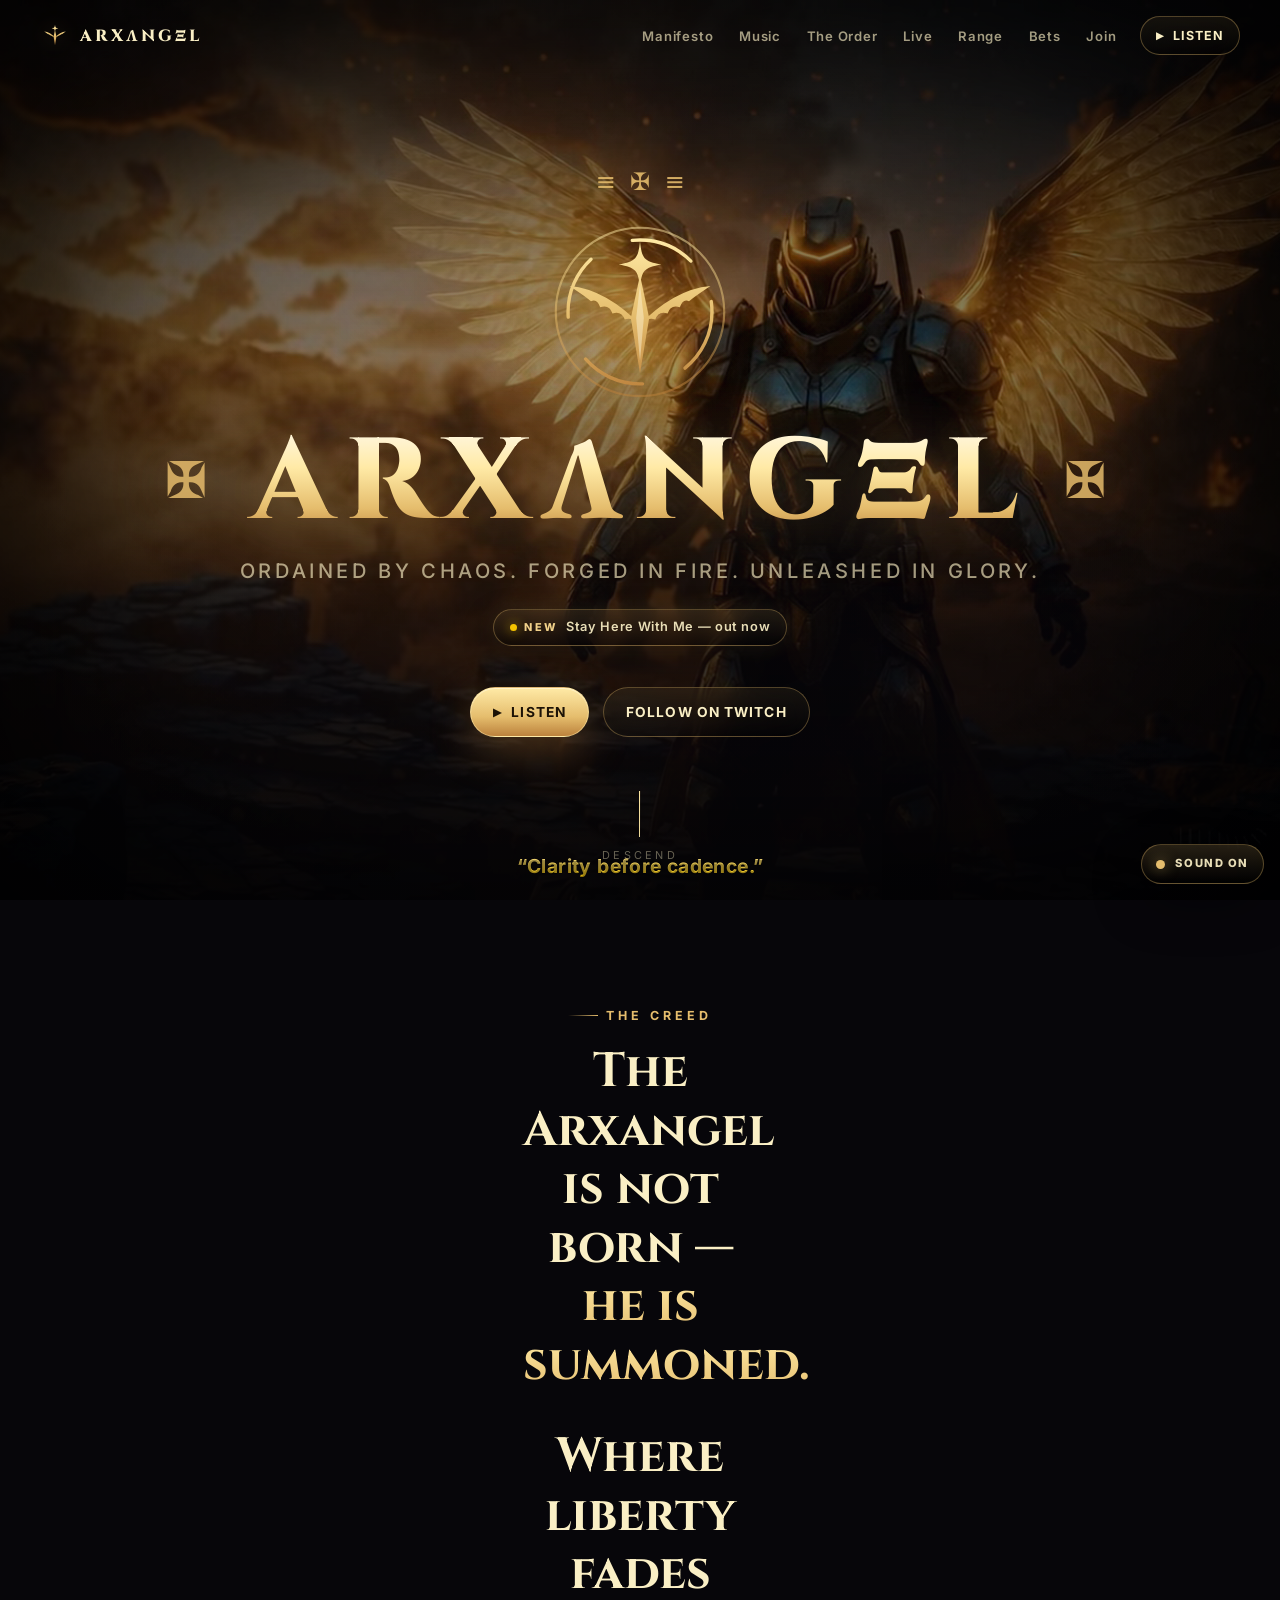
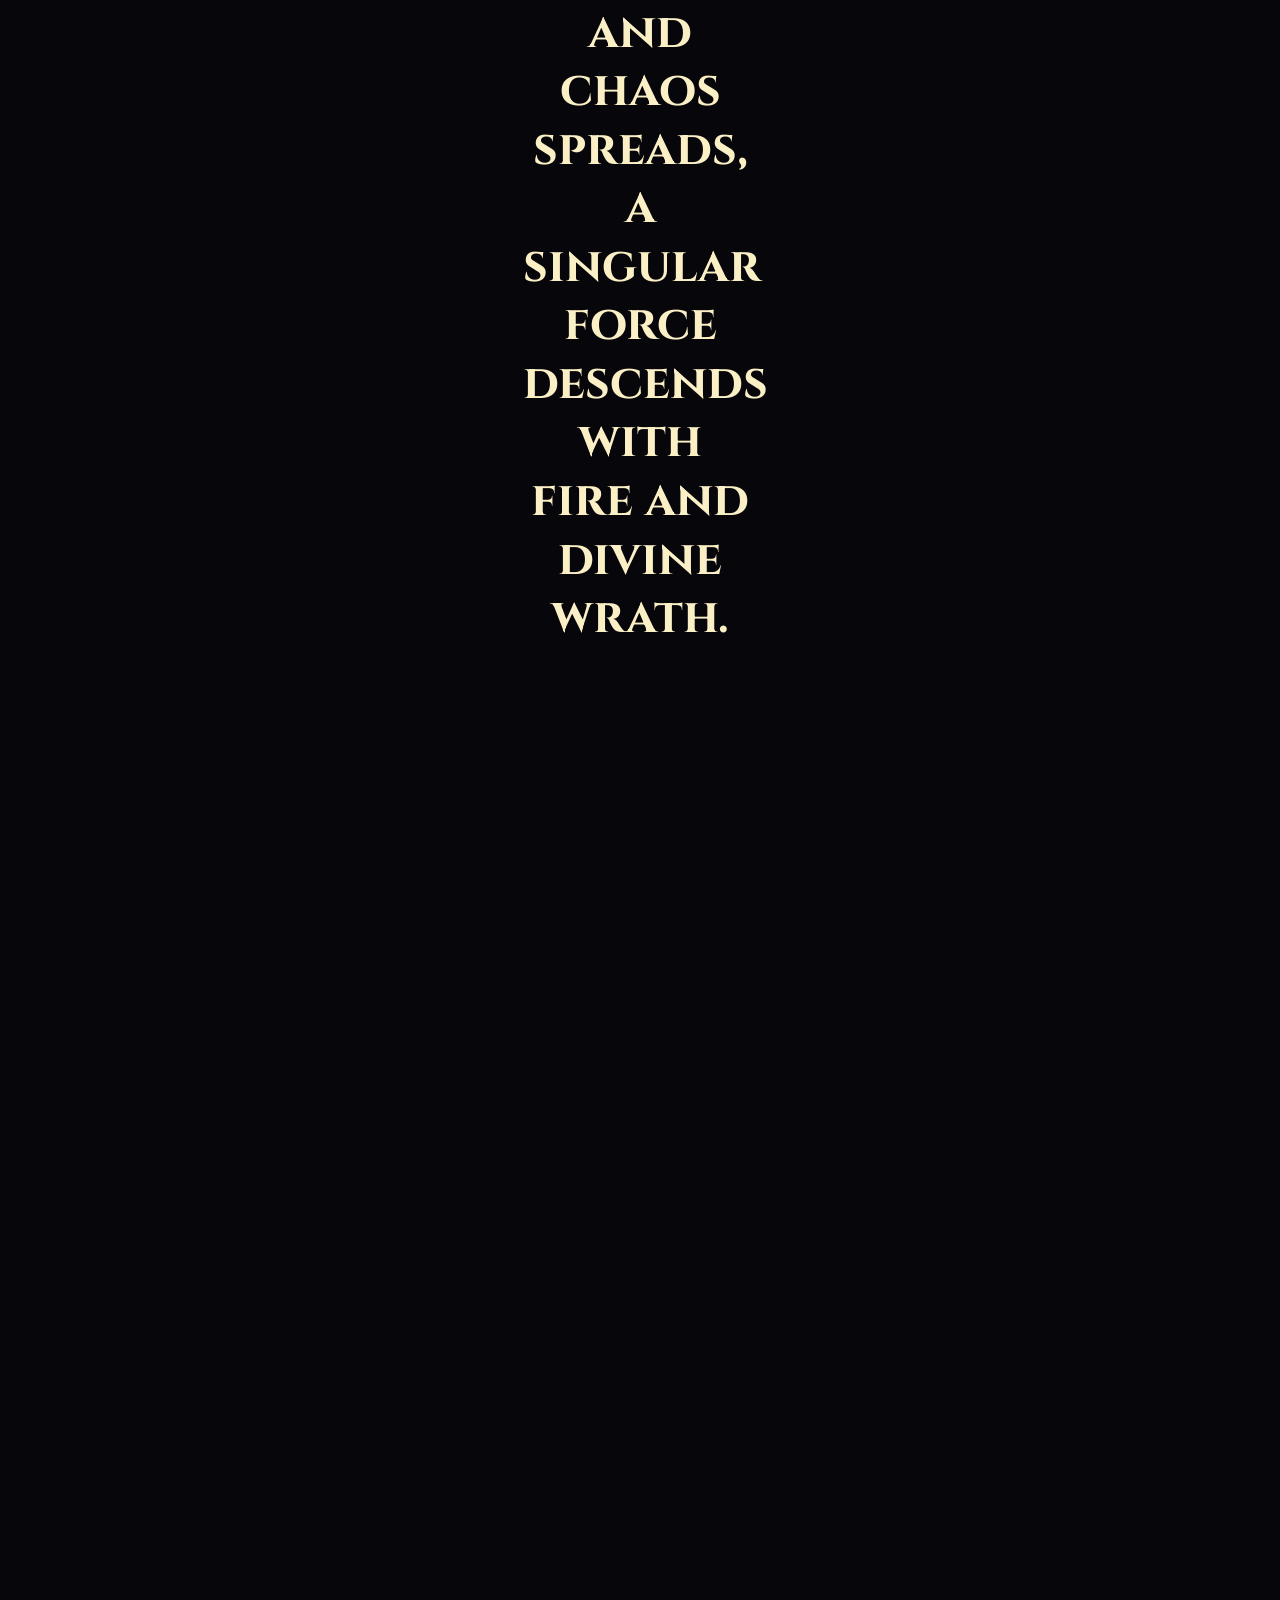
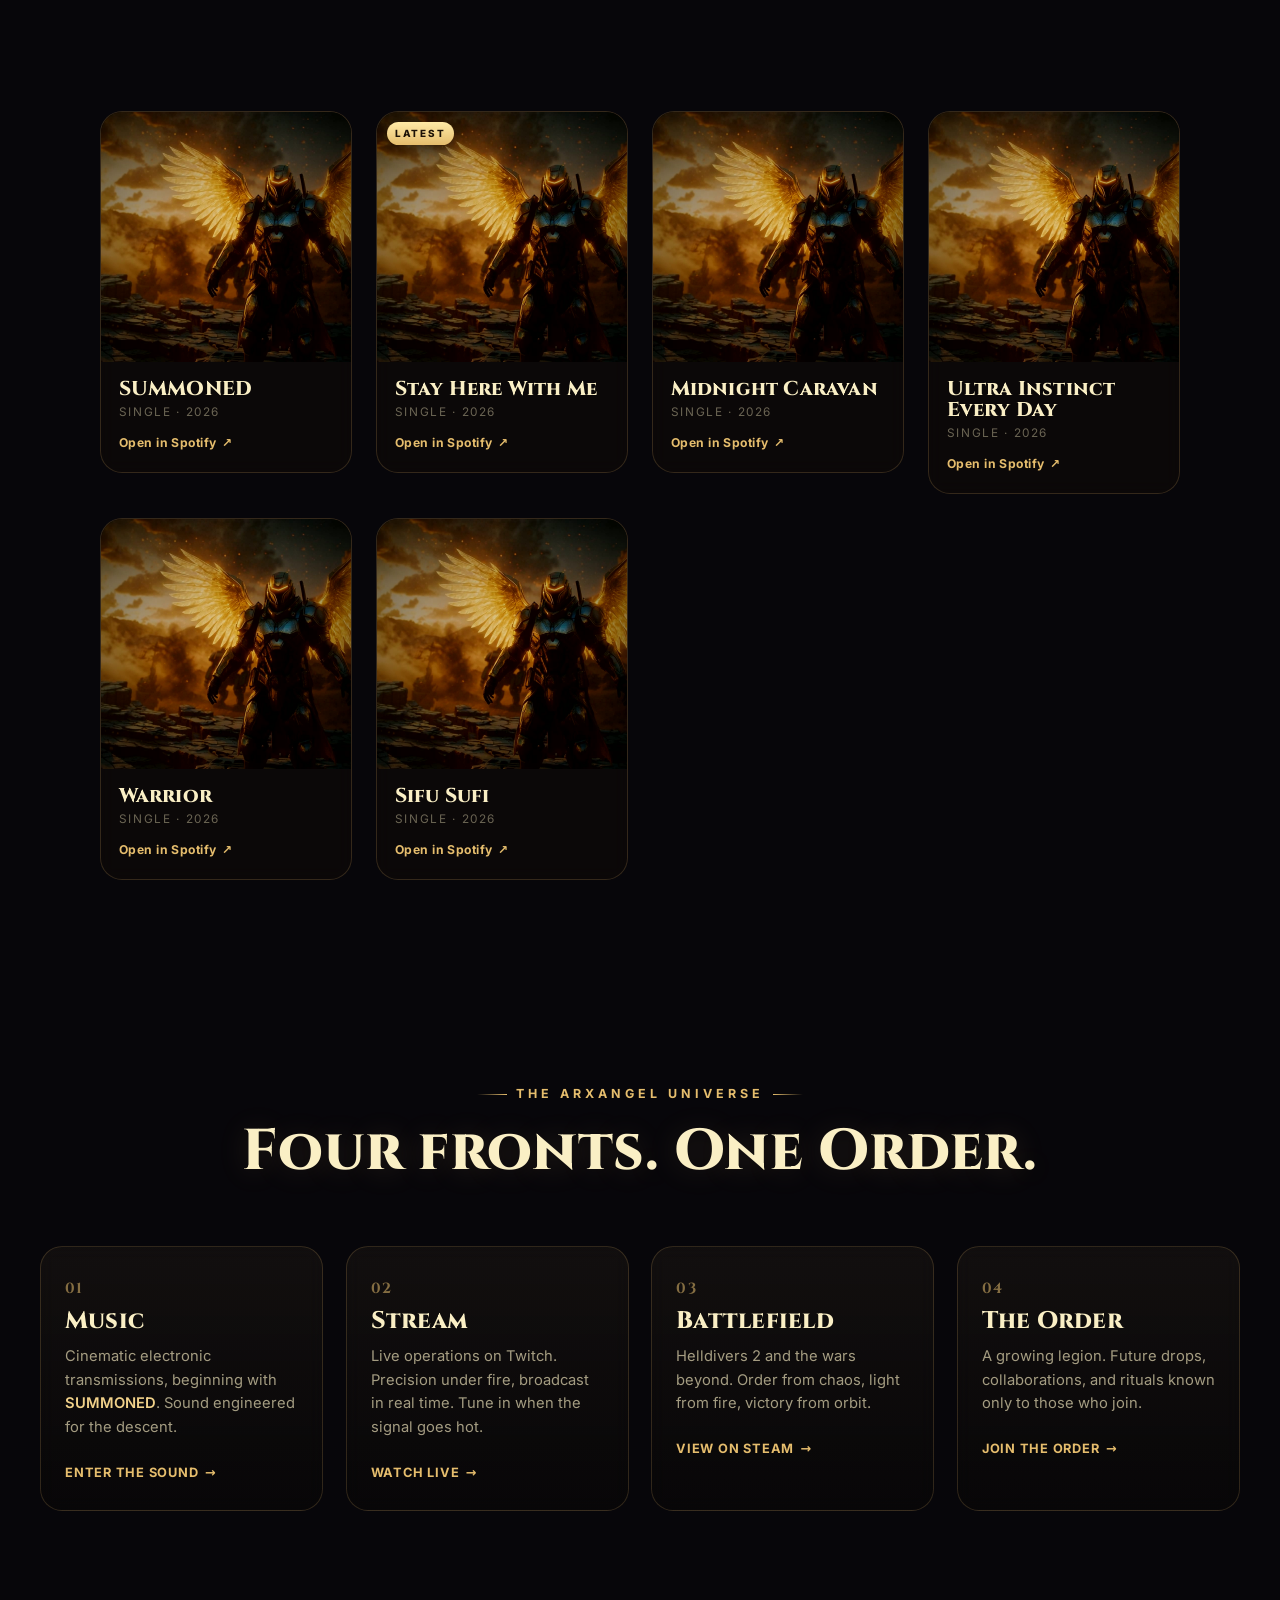
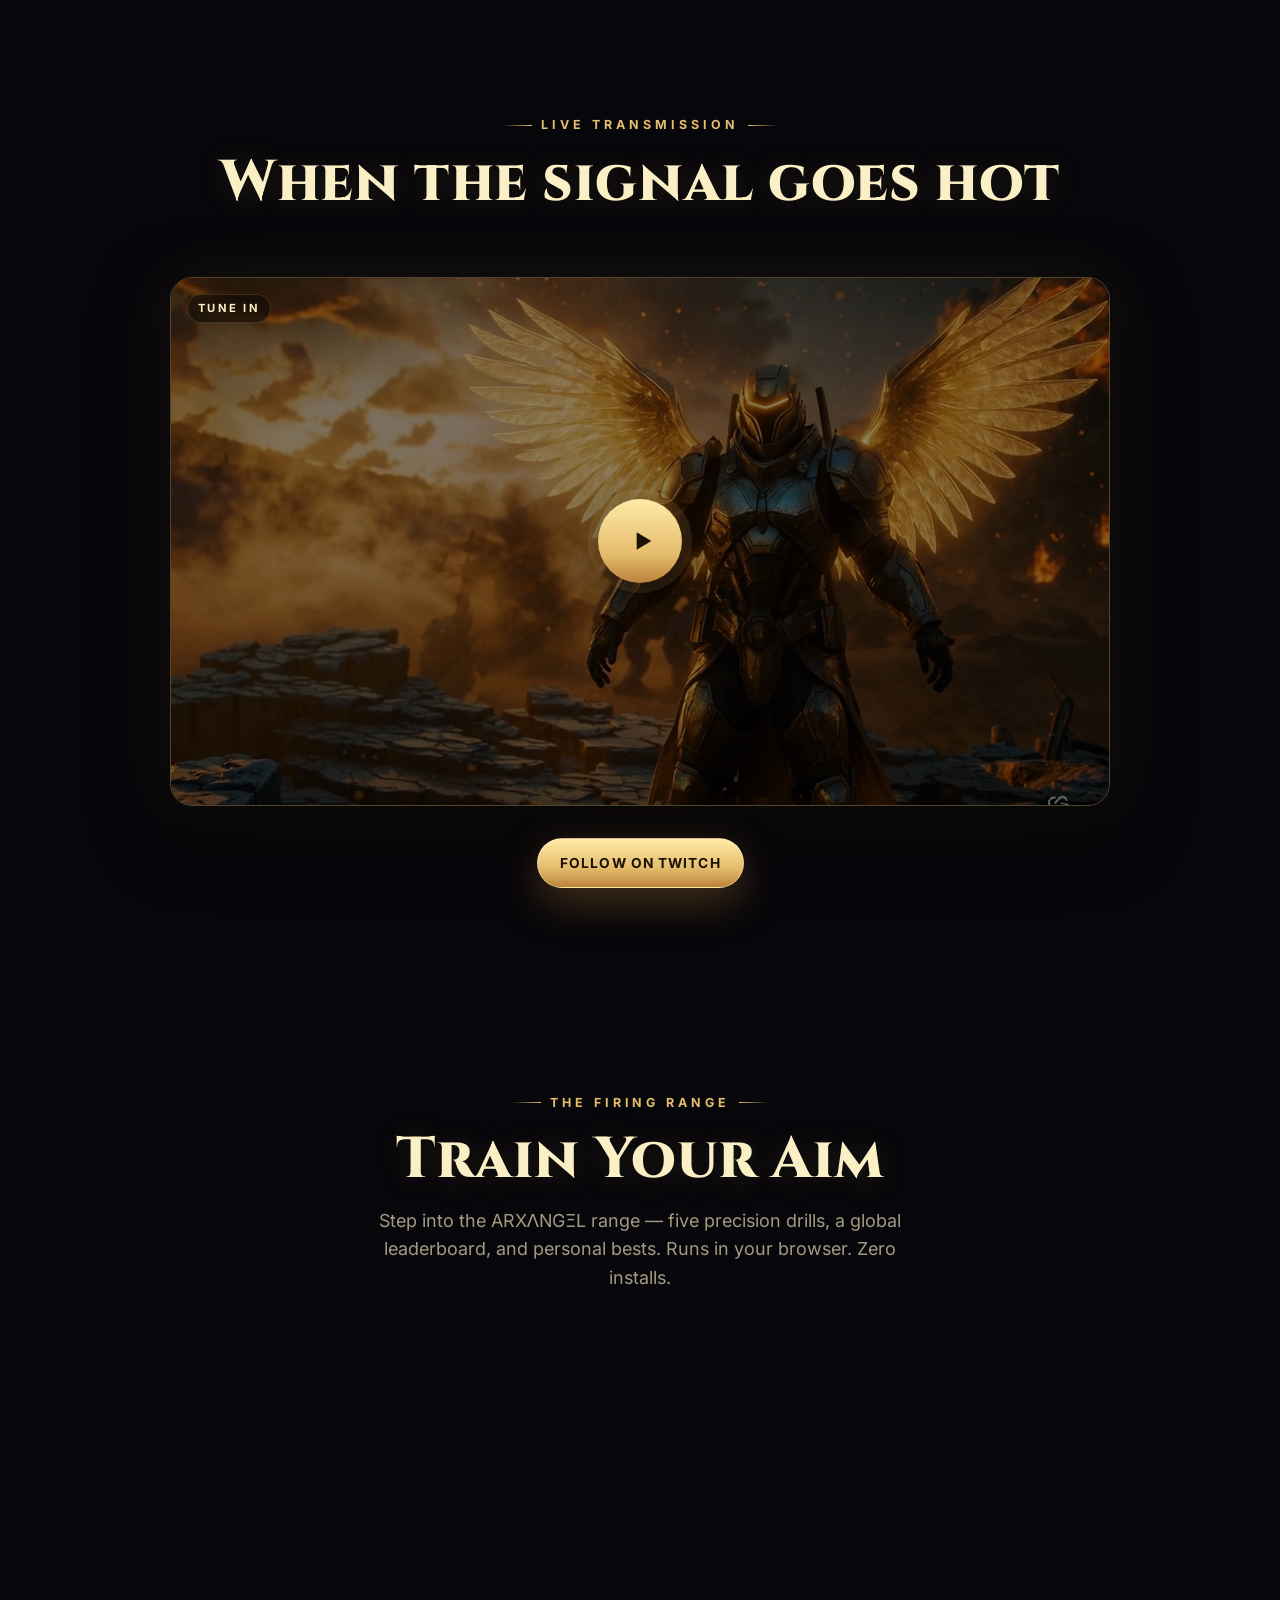
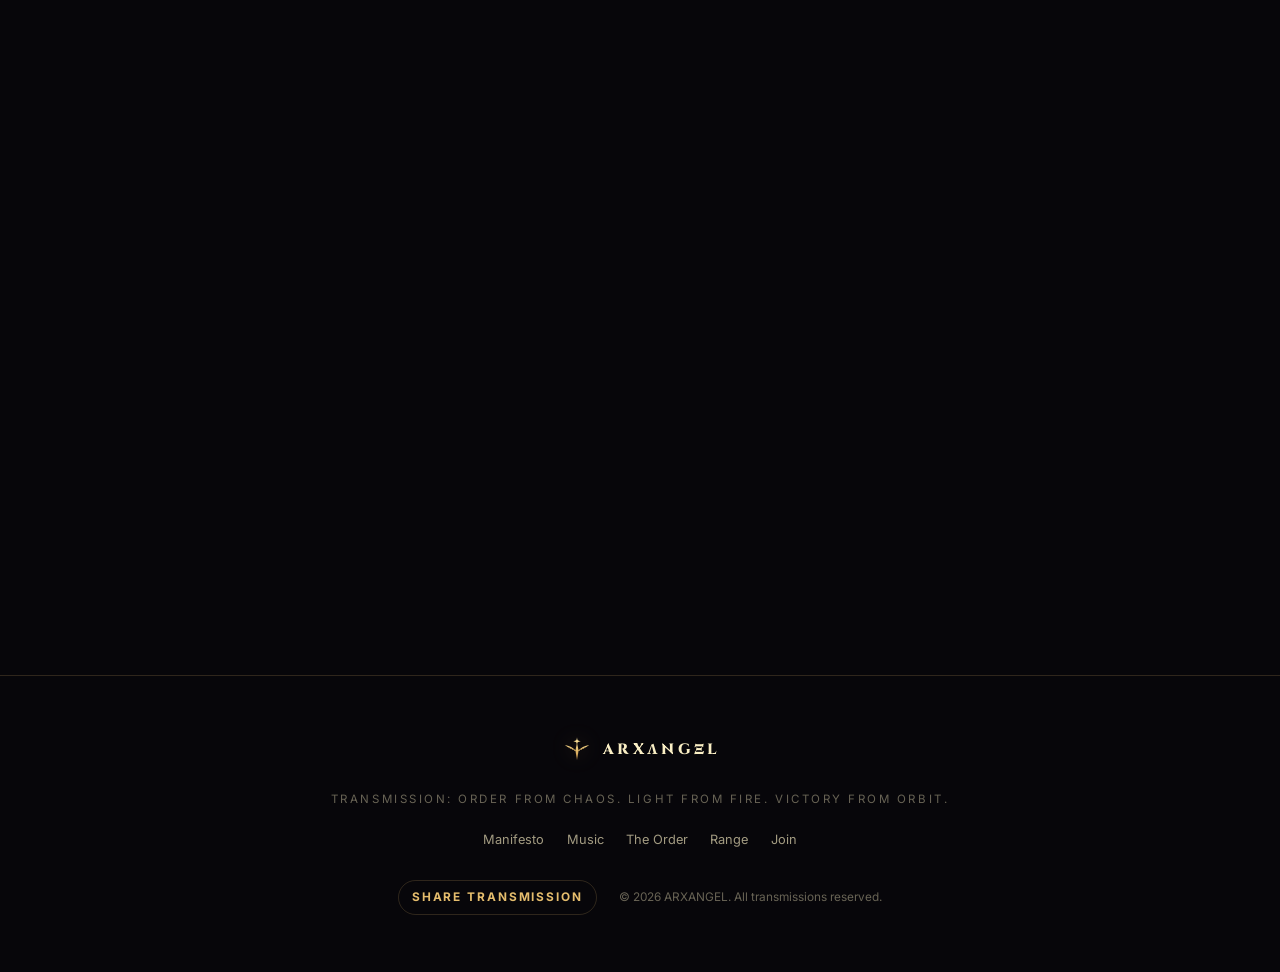
==== commit aa85a65c: "Move off Netlify to GitHub Pages + add the release sync tool The live Netlify site had drifted two m" ====
--- a/site/index.html
+++ b/site/index.html
@@ -42,8 +42,8 @@
   <link rel="preload" href="media/poster.jpg" as="image" fetchpriority="high" />
 
   <!-- ===== Styles ===== -->
-  <link rel="stylesheet" href="css/fonts.css?v=2" />
-  <link rel="stylesheet" href="css/main.css?v=2" />
+  <link rel="stylesheet" href="css/fonts.css?v=3" />
+  <link rel="stylesheet" href="css/main.css?v=3" />
 
   <!-- ===== Structured data (helps search + rich results) ===== -->
   <script type="application/ld+json">
@@ -449,7 +449,7 @@
   </footer>
 
   <!-- App entry (ES module → deferred, non-blocking). config.js is imported inside. -->
-  <script type="module" src="js/main.js?v=2"></script>
+  <script type="module" src="js/main.js?v=3"></script>
 
   <!-- No-JS users still get the full content; this only hides JS-only affordances. -->
   <noscript>
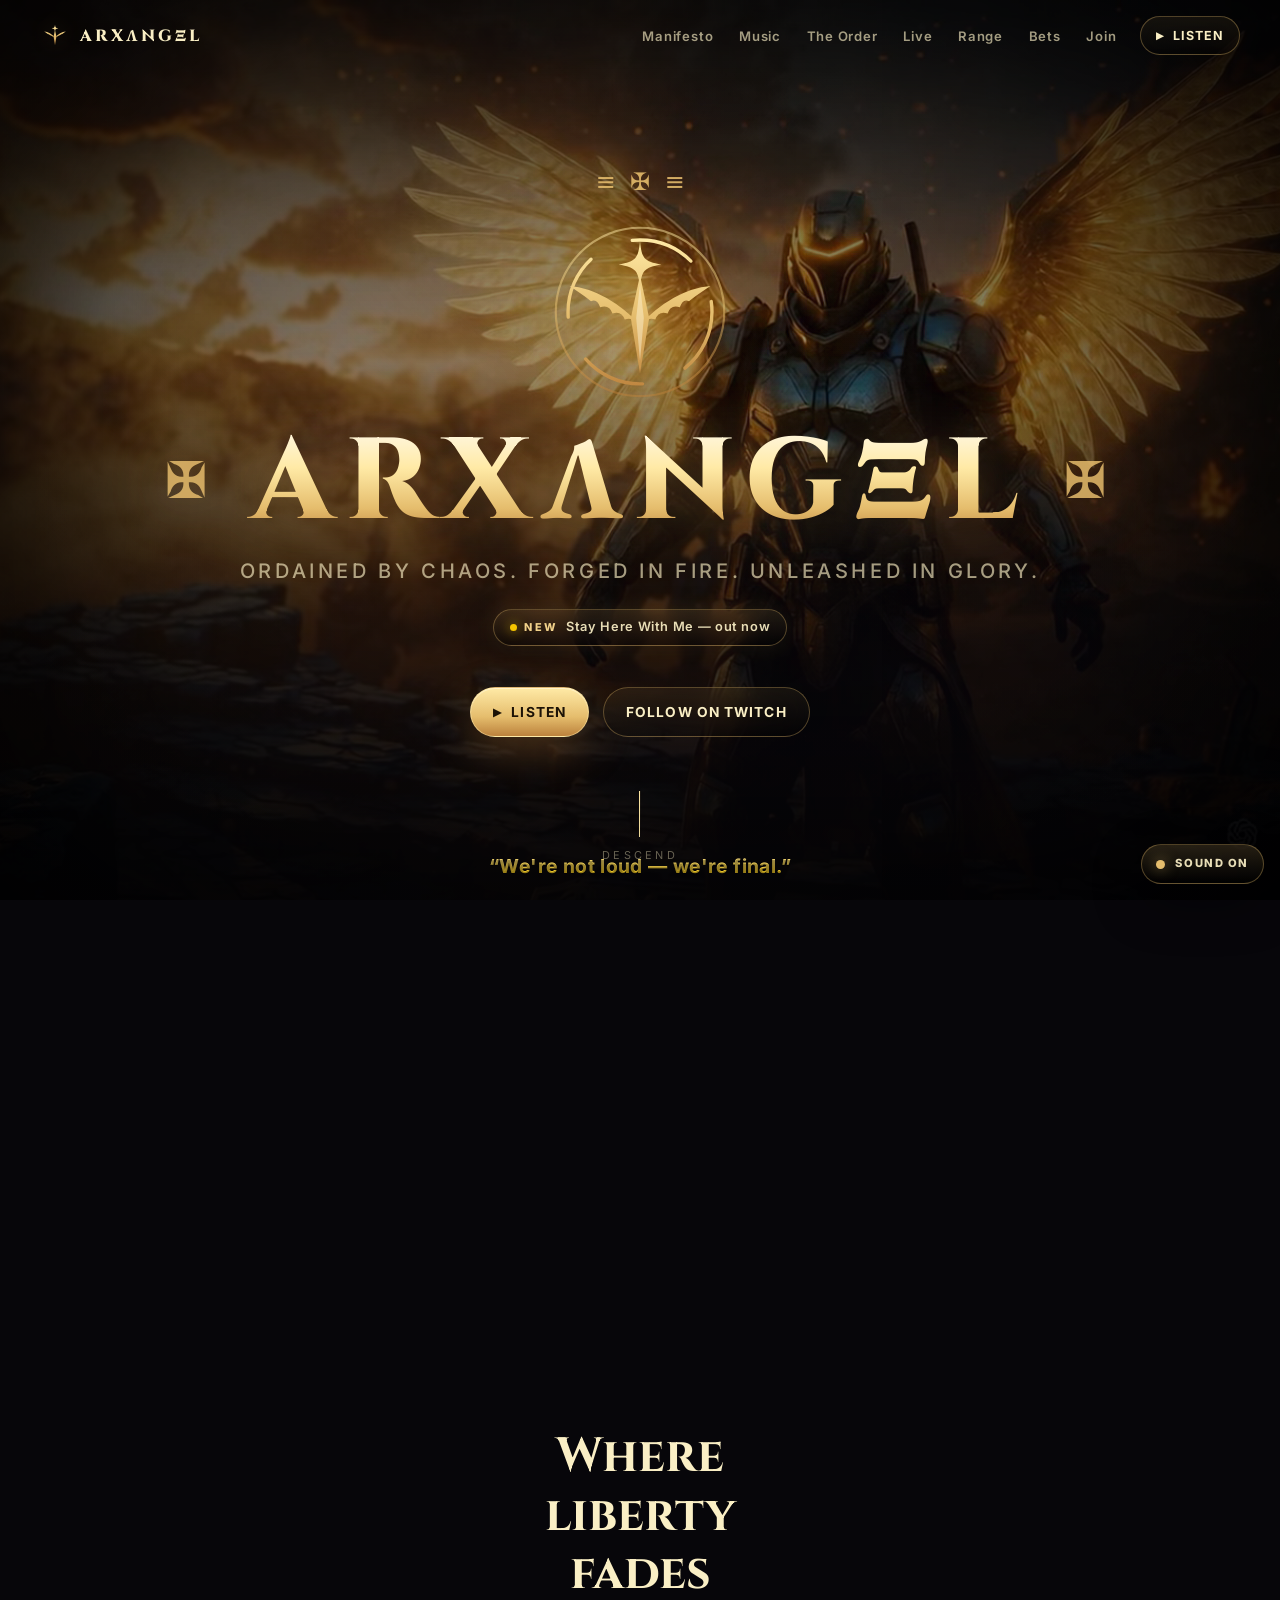
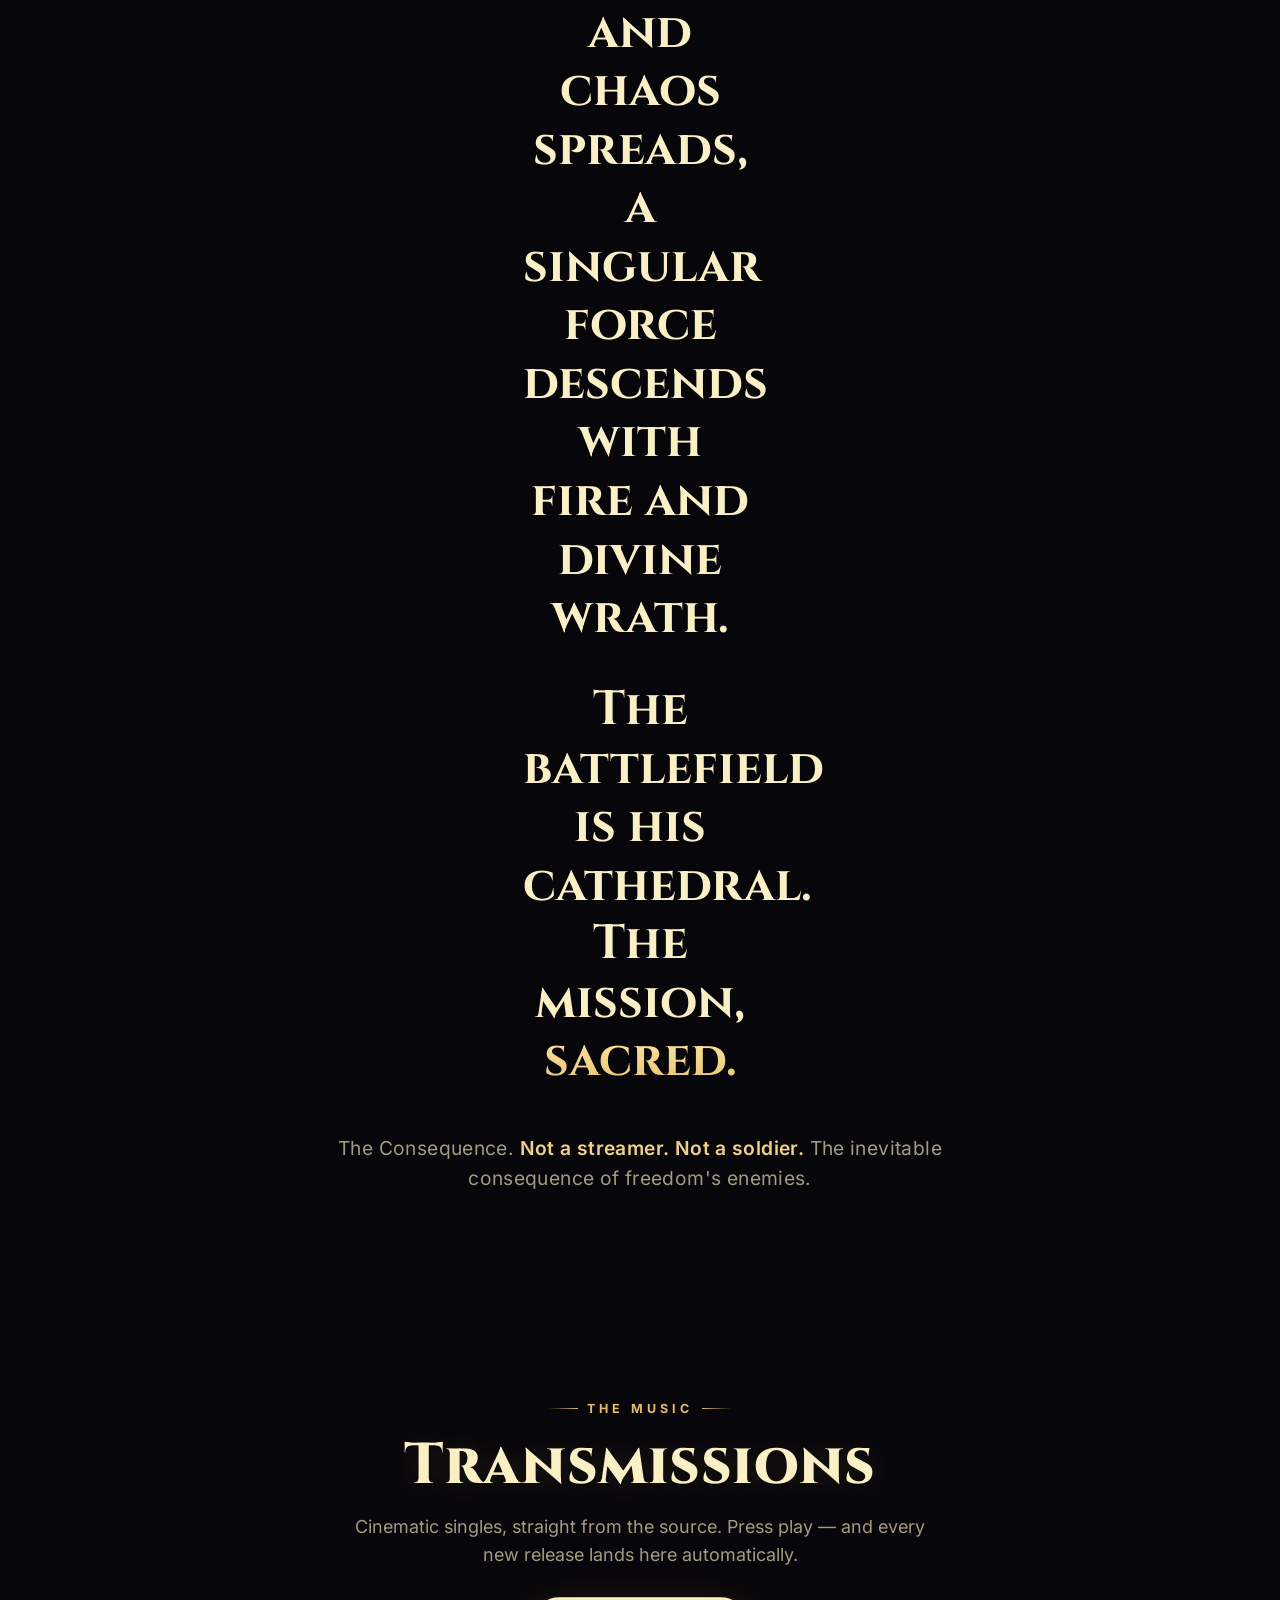
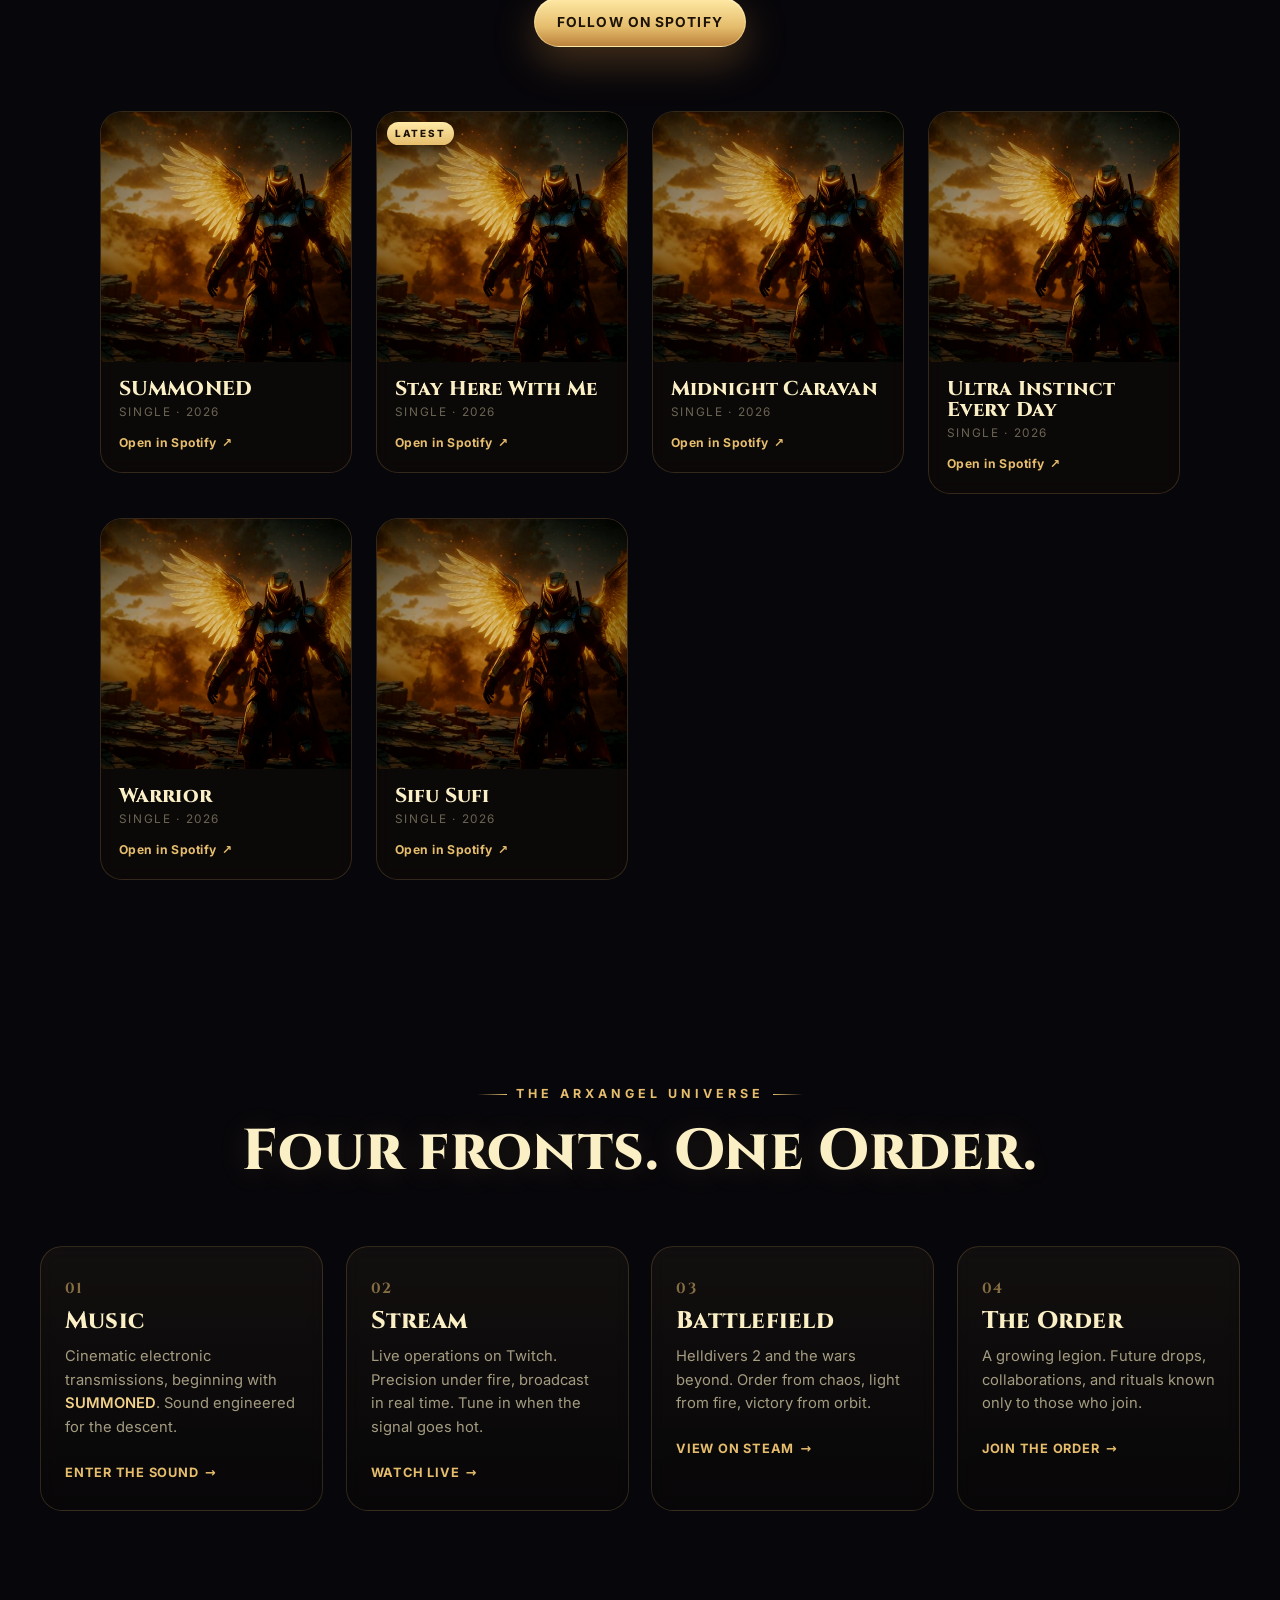
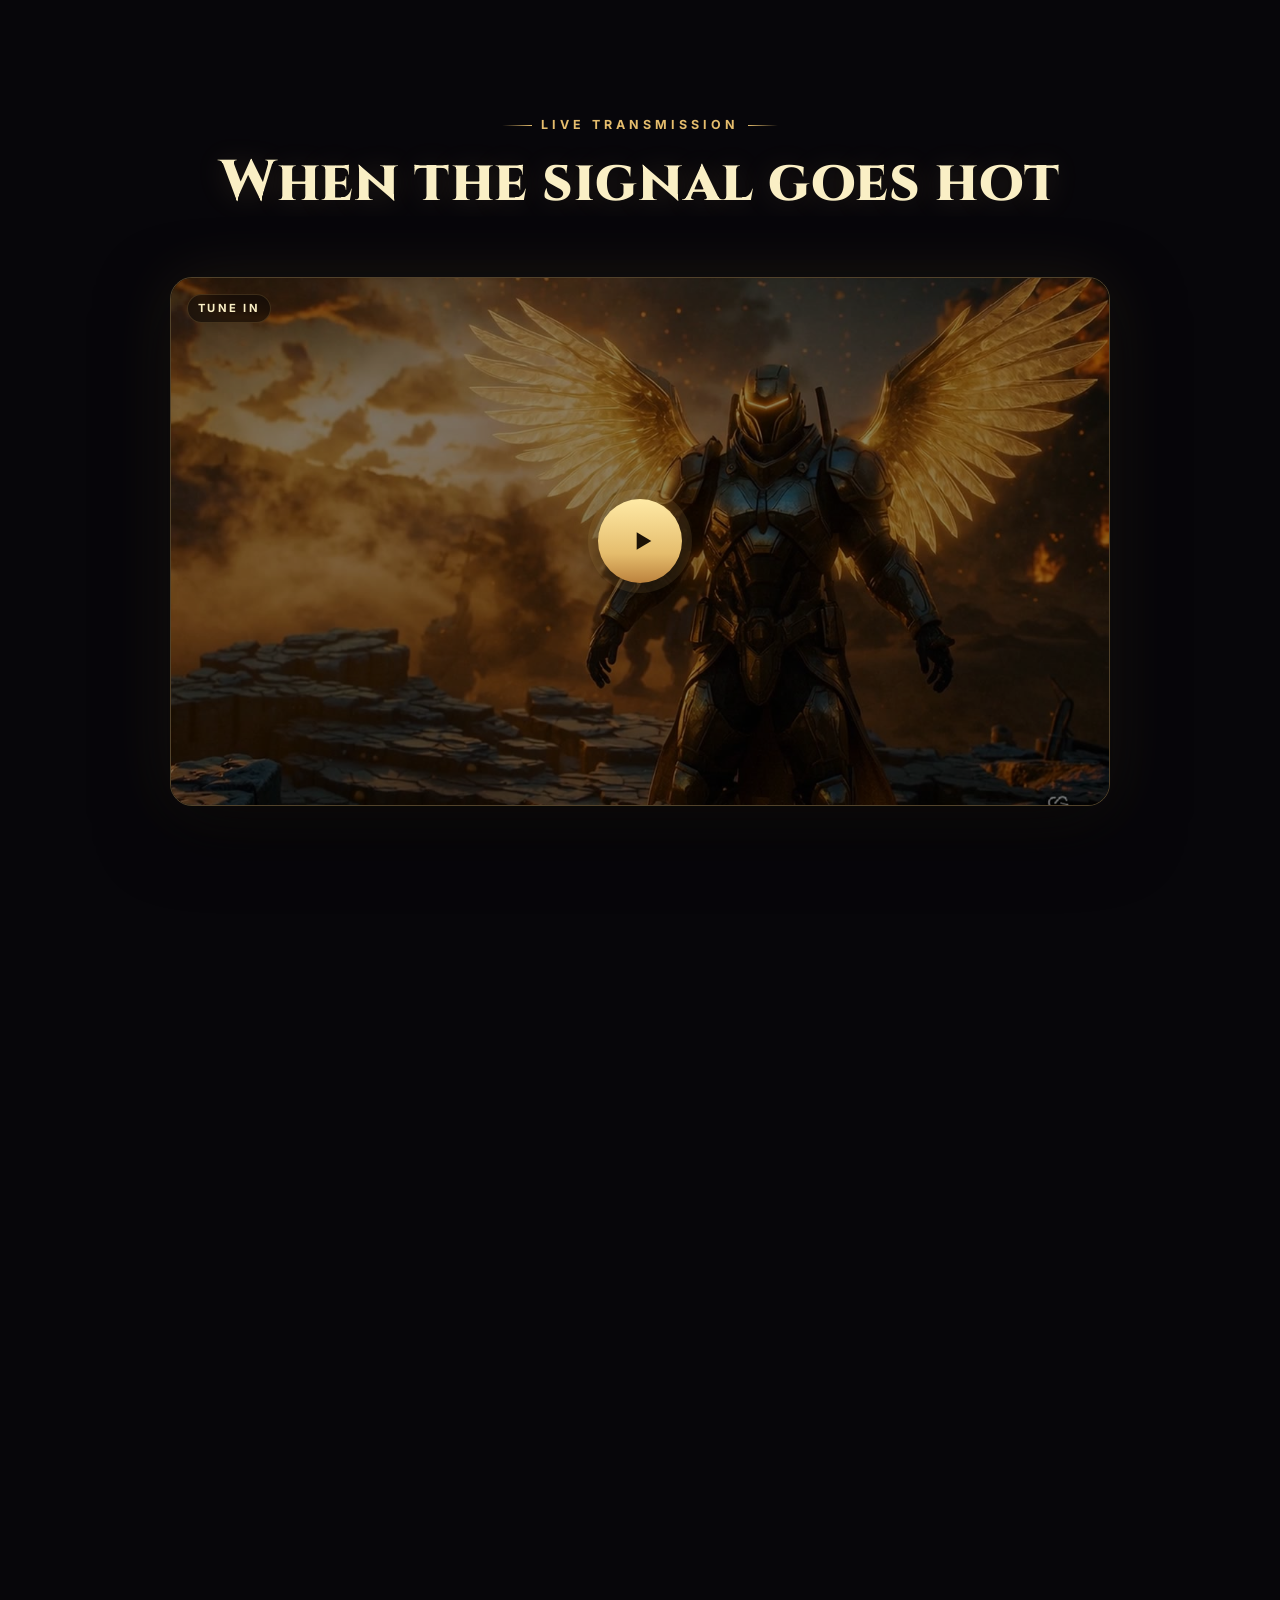
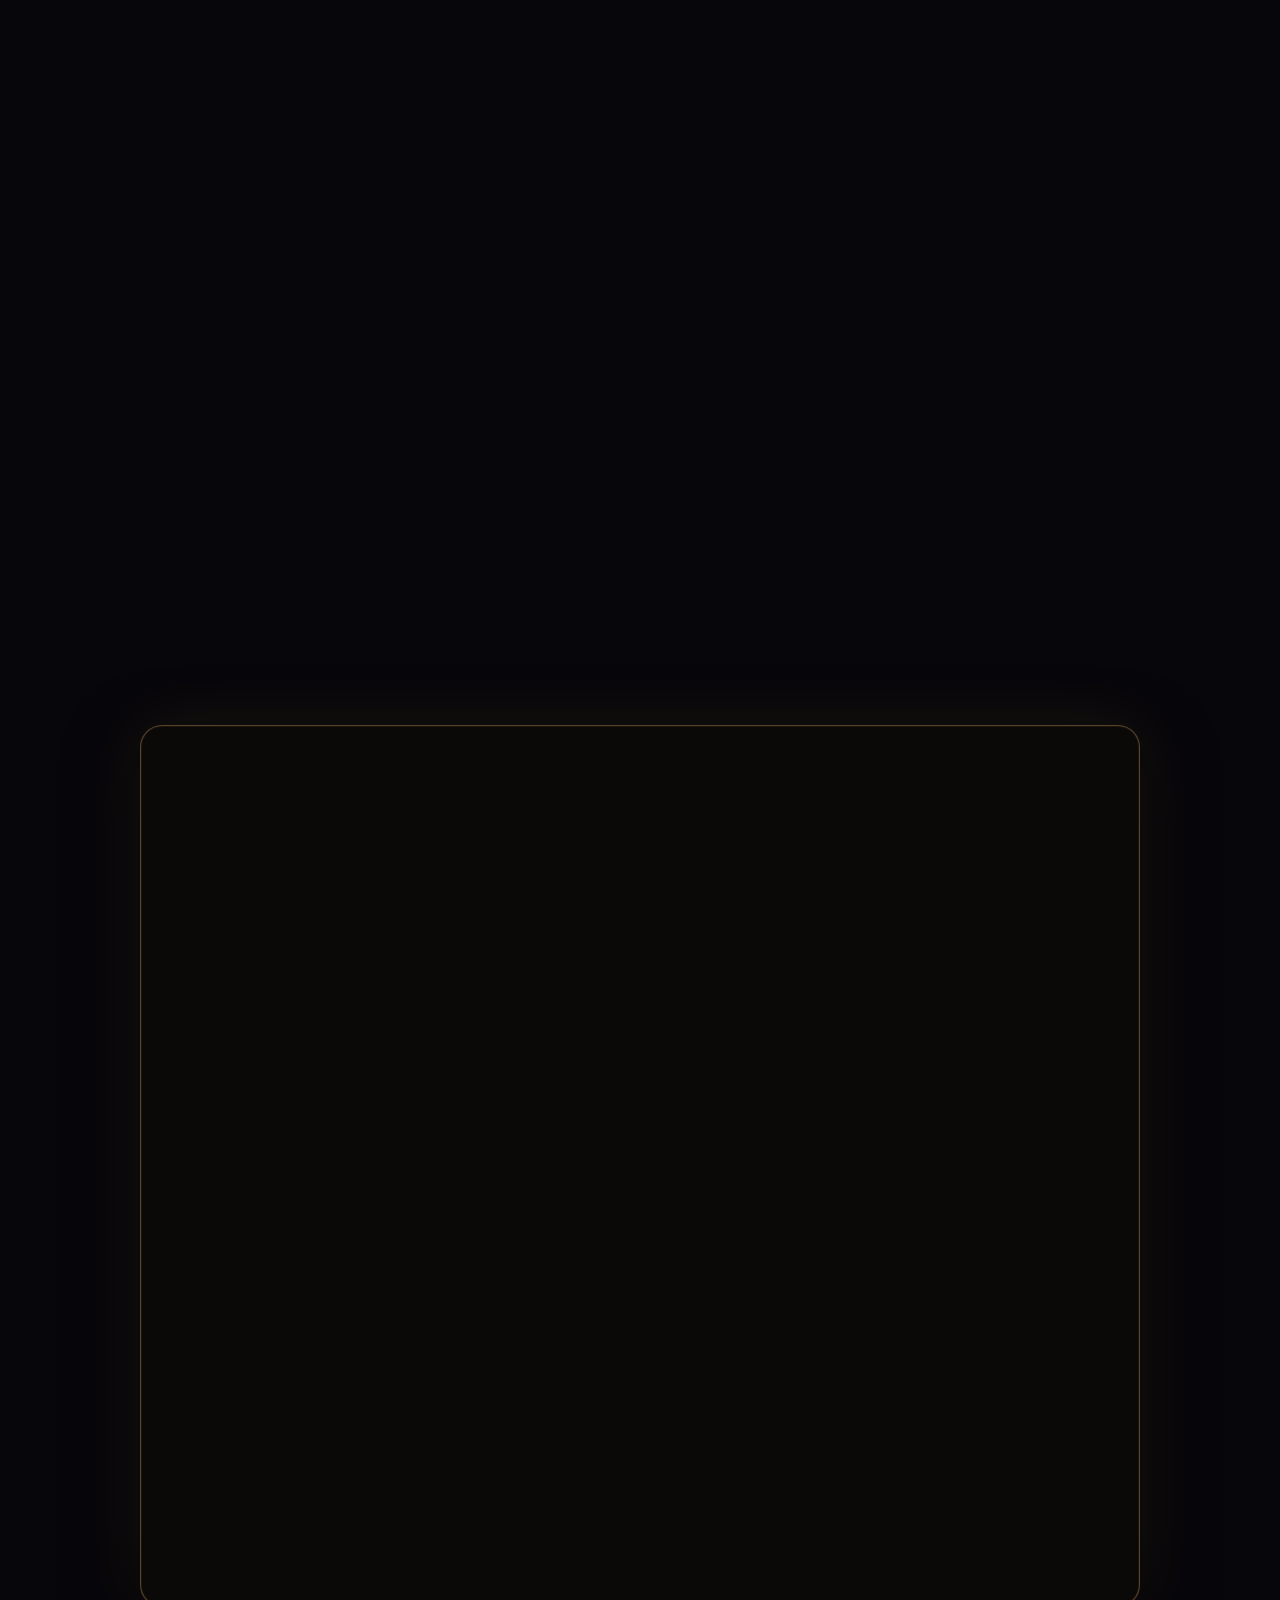
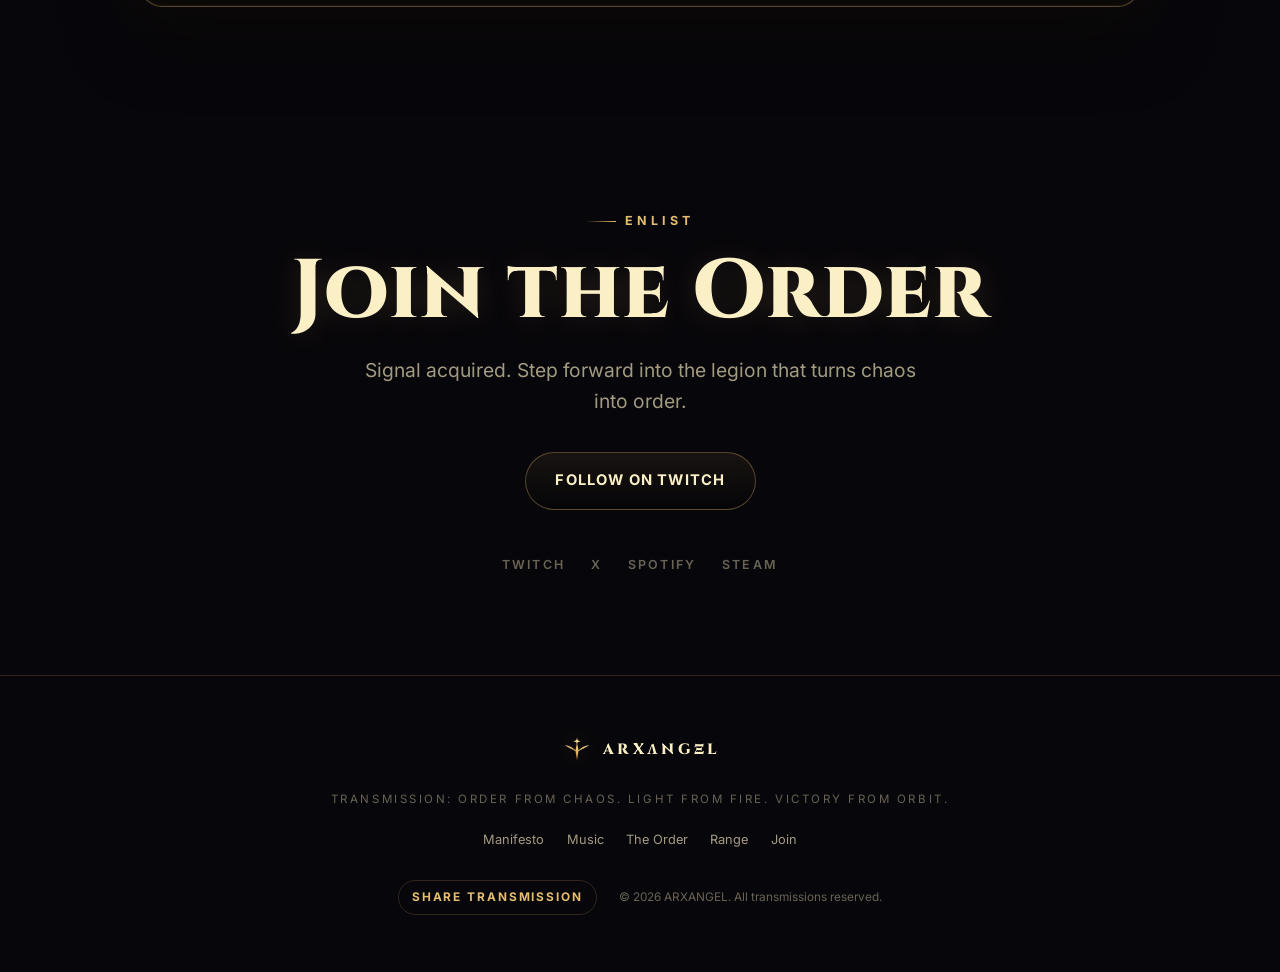
==== commit d0537fd8: "Force cache refresh (v4) Co-Authored-By: Claude Opus 5 <noreply@anthropic.com>" ====
--- a/site/index.html
+++ b/site/index.html
@@ -42,8 +42,8 @@
   <link rel="preload" href="media/poster.jpg" as="image" fetchpriority="high" />
 
   <!-- ===== Styles ===== -->
-  <link rel="stylesheet" href="css/fonts.css?v=3" />
-  <link rel="stylesheet" href="css/main.css?v=3" />
+  <link rel="stylesheet" href="css/fonts.css?v=4" />
+  <link rel="stylesheet" href="css/main.css?v=4" />
 
   <!-- ===== Structured data (helps search + rich results) ===== -->
   <script type="application/ld+json">
@@ -449,7 +449,7 @@
   </footer>
 
   <!-- App entry (ES module → deferred, non-blocking). config.js is imported inside. -->
-  <script type="module" src="js/main.js?v=3"></script>
+  <script type="module" src="js/main.js?v=4"></script>
 
   <!-- No-JS users still get the full content; this only hides JS-only affordances. -->
   <noscript>
